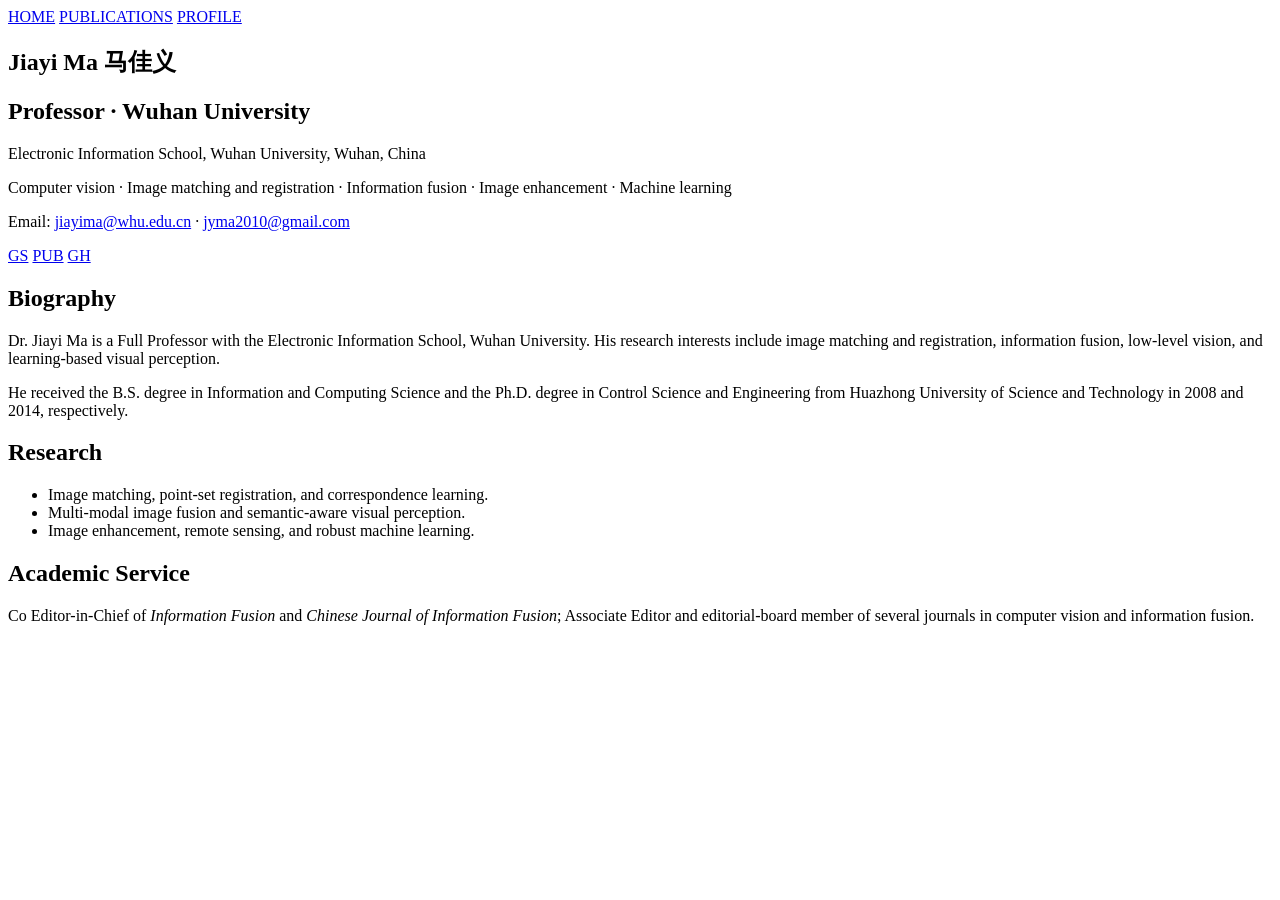
==== index.htm @ bb0db443 "Create Jiayi Ma academic homepage" ====
<!doctype html>
<html lang="en">
<head>
  <meta charset="utf-8">
  <meta name="viewport" content="width=device-width, initial-scale=1">
  <meta name="description" content="Jiayi Ma, Professor at Wuhan University. Research in computer vision, image matching, and information fusion.">
  <title>Jiayi Ma | Professor at Wuhan University</title>
  <link rel="stylesheet" href="res/mystyle.css">
</head>
<body>
  <nav class="topnav" aria-label="Main navigation">
    <div class="container">
      <a class="active" href="index.htm" aria-current="page">HOME</a>
      <a href="pubs.htm">PUBLICATIONS</a>
      <a href="https://sites.google.com/site/jiayima2013/jiayi-ma-%E9%A9%AC%E4%BD%B3%E4%B9%89-professor" target="_blank" rel="noreferrer">PROFILE</a>
    </div>
  </nav>
  <main class="container jiayi-home">
    <section class="profile-section">
      <div class="profile-content">
        <div class="profile-text">
          <h1>Jiayi Ma <span lang="zh">马佳义</span></h1>
          <h2>Professor · Wuhan University</h2>
          <p class="affiliation">Electronic Information School, Wuhan University, Wuhan, China</p>
          <p class="research-interests">Computer vision · Image matching and registration · Information fusion · Image enhancement · Machine learning</p>
          <p class="contact">Email: <a href="mailto:jiayima@whu.edu.cn">jiayima@whu.edu.cn</a> · <a href="mailto:jyma2010@gmail.com">jyma2010@gmail.com</a></p>
          <p class="contact-icons">
            <a href="https://scholar.google.com/citations?user=73trMQkAAAAJ&amp;hl=en" target="_blank" rel="noreferrer" title="Google Scholar">GS</a>
            <a href="pubs.htm" title="Publications">PUB</a>
            <a href="https://github.com/jiayi-ma" target="_blank" rel="noreferrer" title="GitHub">GH</a>
          </p>
        </div>
      </div>
    </section>
    <section>
      <h2>Biography</h2>
      <p>Dr. Jiayi Ma is a Full Professor with the Electronic Information School, Wuhan University. His research interests include image matching and registration, information fusion, low-level vision, and learning-based visual perception.</p>
      <p>He received the B.S. degree in Information and Computing Science and the Ph.D. degree in Control Science and Engineering from Huazhong University of Science and Technology in 2008 and 2014, respectively.</p>
    </section>
    <section>
      <h2>Research</h2>
      <ul>
        <li>Image matching, point-set registration, and correspondence learning.</li>
        <li>Multi-modal image fusion and semantic-aware visual perception.</li>
        <li>Image enhancement, remote sensing, and robust machine learning.</li>
      </ul>
    </section>
    <section>
      <h2>Academic Service</h2>
      <p>Co Editor-in-Chief of <em>Information Fusion</em> and <em>Chinese Journal of Information Fusion</em>; Associate Editor and editorial-board member of several journals in computer vision and information fusion.</p>
    </section>
  </main>
</body>
</html>
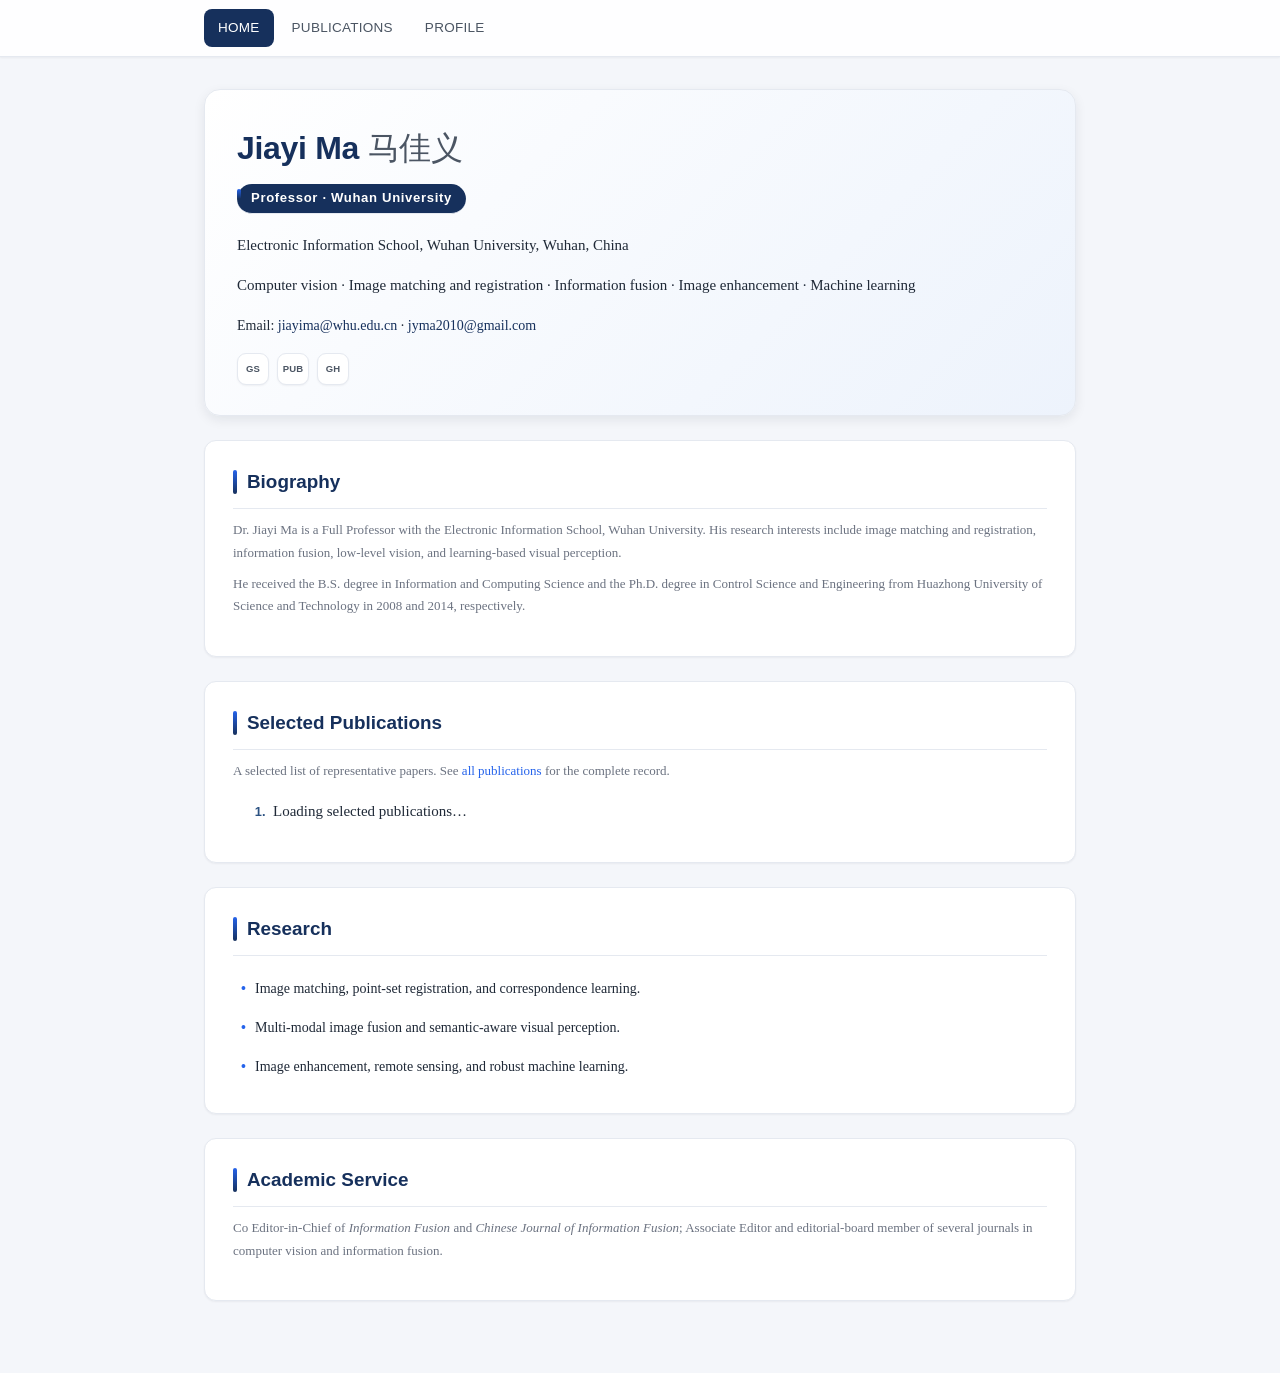
==== commit c660916d: "Show selected publications on homepage" ====
--- a/index.htm
+++ b/index.htm
@@ -6,6 +6,7 @@
   <meta name="description" content="Jiayi Ma, Professor at Wuhan University. Research in computer vision, image matching, and information fusion.">
   <title>Jiayi Ma | Professor at Wuhan University</title>
   <link rel="stylesheet" href="res/mystyle.css">
+  <script src="res/selected-publications.js" defer></script>
 </head>
 <body>
   <nav class="topnav" aria-label="Main navigation">
@@ -37,6 +38,11 @@
       <p>Dr. Jiayi Ma is a Full Professor with the Electronic Information School, Wuhan University. His research interests include image matching and registration, information fusion, low-level vision, and learning-based visual perception.</p>
       <p>He received the B.S. degree in Information and Computing Science and the Ph.D. degree in Control Science and Engineering from Huazhong University of Science and Technology in 2008 and 2014, respectively.</p>
     </section>
+    <section class="selected-publications" aria-labelledby="selected-publications-heading">
+      <h2 id="selected-publications-heading">Selected Publications</h2>
+      <p class="profile-note">A selected list of representative papers. See <a href="pubs.htm">all publications</a> for the complete record.</p>
+      <ol id="selected-publications-list" aria-live="polite"><li>Loading selected publications…</li></ol>
+    </section>
     <section>
       <h2>Research</h2>
       <ul>
--- a/res/mystyle.css
+++ b/res/mystyle.css
@@ -0,0 +1,1302 @@
+/* ===== CSS Reset & Base ===== */
+*, *::before, *::after {
+    box-sizing: border-box;
+    margin: 0;
+    padding: 0;
+}
+
+:root {
+    --primary: #16305c;
+    --primary-light: #2c5282;
+    --accent: #2563eb;
+    --accent-soft: rgba(37, 99, 235, 0.07);
+    --amber: #b45309;
+    --amber-soft: rgba(217, 119, 6, 0.09);
+    --text: #1f2937;
+    --text-light: #4b5563;
+    --muted: #6b7280;
+    --bg: #f4f6fa;
+    --white: #ffffff;
+    --border: #e5e9f0;
+    --shadow-sm: 0 1px 2px rgba(16, 24, 40, 0.05);
+    --shadow: 0 1px 3px rgba(16, 24, 40, 0.08);
+    --shadow-md: 0 4px 12px rgba(16, 24, 40, 0.08);
+    --shadow-lg: 0 8px 24px rgba(16, 24, 40, 0.12);
+    --radius: 12px;
+    --nav-h: 56px;
+    --font-serif: Georgia, Cambria, "Times New Roman", "Songti SC", "STSong", "SimSun", serif;
+    --font-sans: -apple-system, BlinkMacSystemFont, "Segoe UI", Roboto, "Helvetica Neue", "PingFang SC", "Hiragino Sans GB", "Microsoft YaHei", sans-serif;
+}
+
+html {
+    scroll-behavior: smooth;
+}
+
+@media (prefers-reduced-motion: reduce) {
+    html {
+        scroll-behavior: auto;
+    }
+
+    main section.reveal {
+        opacity: 1;
+        transform: none;
+        transition: none;
+    }
+}
+
+body {
+    font-family: var(--font-serif);
+    font-size: 15px;
+    line-height: 1.75;
+    color: var(--text);
+    background: var(--bg);
+    -webkit-font-smoothing: antialiased;
+    transition: background-color 0.25s ease, color 0.25s ease;
+}
+
+::selection {
+    background: rgba(37, 99, 235, 0.18);
+}
+
+:focus-visible {
+    outline: 2px solid var(--accent);
+    outline-offset: 2px;
+    border-radius: 4px;
+}
+
+/* ===== Layout ===== */
+.container {
+    max-width: 920px;
+    margin: 0 auto;
+    padding: 0 24px;
+}
+
+/* ===== Navigation ===== */
+.topnav {
+    background: rgba(255, 255, 255, 0.88);
+    -webkit-backdrop-filter: blur(10px) saturate(1.5);
+    backdrop-filter: blur(10px) saturate(1.5);
+    border-bottom: 1px solid var(--border);
+    box-shadow: var(--shadow-sm);
+    position: sticky;
+    top: 0;
+    z-index: 100;
+}
+
+.topnav .container {
+    display: flex;
+    align-items: center;
+    gap: 4px;
+    min-height: var(--nav-h);
+    padding: 0 24px;
+    max-width: 920px;
+}
+
+.topnav a {
+    color: var(--text-light);
+    padding: 7px 14px;
+    border-radius: 8px;
+    border-bottom: none;
+    font-family: var(--font-sans);
+    font-size: 13.5px;
+    font-weight: 500;
+    letter-spacing: 0.02em;
+    transition: color 0.2s, background 0.2s;
+}
+
+.topnav a:hover {
+    color: var(--primary);
+    background: rgba(22, 48, 92, 0.07);
+    border-bottom: none;
+}
+
+.topnav a.active {
+    color: var(--white);
+    background: var(--primary);
+}
+
+.topnav a.lang {
+    margin-left: auto;
+    border: 1px solid var(--border);
+    padding: 4px 12px;
+    border-radius: 999px;
+    font-size: 12.5px;
+    color: var(--muted);
+}
+
+.topnav a.lang:hover {
+    color: var(--primary);
+    border-color: var(--primary);
+    background: var(--white);
+}
+
+/* ===== Profile Section ===== */
+.profile-section {
+    margin-top: 24px;
+    background: linear-gradient(135deg, #ffffff 0%, #edf3fc 100%);
+    border: 1px solid var(--border);
+    border-radius: 16px;
+    padding: 30px 32px;
+    box-shadow: var(--shadow-md);
+}
+
+.profile-content {
+    display: flex;
+    gap: 32px;
+    align-items: flex-start;
+}
+
+.profile-text {
+    flex: 1;
+    min-width: 0;
+}
+
+.profile-text h1 {
+    font-size: 2rem;
+    font-weight: 700;
+    letter-spacing: -0.01em;
+    color: var(--primary);
+    margin: 0 0 8px 0;
+    font-family: var(--font-sans);
+}
+
+.profile-text h2 {
+    display: inline-block;
+    font-family: var(--font-sans);
+    font-size: 0.82rem;
+    font-weight: 600;
+    letter-spacing: 0.05em;
+    color: var(--white);
+    background: var(--primary);
+    padding: 3px 14px;
+    border-radius: 999px;
+    margin: 0 0 18px 0;
+}
+
+.affiliation, .contact, .research-interests {
+    margin-bottom: 14px;
+}
+
+.affiliation p, .contact p {
+    margin: 0 0 3px 0;
+    font-size: 14px;
+    color: var(--text-light);
+    overflow-wrap: anywhere;
+}
+
+.research-interests p {
+    margin: 0;
+    font-size: 14px;
+    background: var(--accent-soft);
+    border-left: 3px solid var(--accent);
+    border-radius: 0 8px 8px 0;
+    padding: 10px 14px;
+}
+
+/* Google Scholar stats in the profile section */
+.scholar-stats {
+    display: flex;
+    flex-wrap: wrap;
+    align-items: center;
+    gap: 8px;
+    margin-bottom: 14px;
+    font-family: var(--font-sans);
+    font-size: 13px;
+}
+
+.scholar-stats .scholar-link {
+    font-weight: 600;
+    color: var(--primary);
+    margin-right: 2px;
+}
+
+.scholar-stat {
+    color: var(--text-light);
+    background: var(--amber-soft);
+    border: 1px solid rgba(217, 119, 6, 0.28);
+    border-radius: 999px;
+    padding: 1px 11px;
+    white-space: nowrap;
+}
+
+.scholar-stat strong {
+    color: var(--amber);
+}
+
+/* Icon buttons row in the profile contact block */
+.contact-icons {
+    display: flex;
+    flex-wrap: wrap;
+    gap: 8px;
+    margin-top: 10px !important;
+}
+
+.contact-icons a {
+    width: 32px;
+    height: 32px;
+    display: inline-flex;
+    align-items: center;
+    justify-content: center;
+    border: 1px solid var(--border);
+    border-radius: 9px;
+    color: var(--text-light);
+    background: var(--white);
+    font-family: var(--font-sans);
+    font-size: 9.5px;
+    font-weight: 700;
+    letter-spacing: 0.02em;
+    box-shadow: var(--shadow-sm);
+    transition: color 0.2s, border-color 0.2s, transform 0.2s, box-shadow 0.2s;
+}
+
+.contact-icons a:hover {
+    color: var(--primary);
+    border-color: var(--primary);
+    transform: translateY(-1px);
+    box-shadow: var(--shadow);
+}
+
+.contact-icons svg {
+    width: 16px;
+    height: 16px;
+    fill: none;
+    stroke: currentColor;
+    stroke-width: 1.8;
+    stroke-linecap: round;
+    stroke-linejoin: round;
+}
+
+.contact-icons svg.fill {
+    fill: currentColor;
+    stroke: none;
+}
+
+/* Profile link chips at the top of the publications page */
+.profile-links {
+    display: flex;
+    flex-wrap: wrap;
+    gap: 8px;
+    margin-bottom: 12px !important;
+}
+
+.profile-links a {
+    display: inline-flex;
+    align-items: center;
+    gap: 6px;
+    padding: 4px 12px;
+    border: 1px solid var(--border);
+    border-radius: 999px;
+    background: var(--white);
+    font-family: var(--font-sans);
+    font-size: 12.5px;
+    font-weight: 600;
+    color: var(--text-light);
+    transition: color 0.2s, border-color 0.2s, transform 0.2s, box-shadow 0.2s;
+}
+
+.profile-links a:hover {
+    color: var(--primary);
+    border-color: var(--primary);
+    transform: translateY(-1px);
+    box-shadow: var(--shadow-sm);
+}
+
+.profile-links svg {
+    width: 14px;
+    height: 14px;
+    fill: none;
+    stroke: currentColor;
+    stroke-width: 1.8;
+    stroke-linecap: round;
+    stroke-linejoin: round;
+}
+
+.profile-links svg.fill {
+    fill: currentColor;
+    stroke: none;
+}
+
+.profile-note {
+    color: var(--muted);
+    font-size: 13px;
+}
+
+/* footnote legend under the profile chips on the publications page */
+.legend {
+    display: flex;
+    flex-wrap: wrap;
+    gap: 6px 20px;
+    margin: 0;
+    font-family: var(--font-sans);
+    font-size: 12.5px;
+    color: var(--muted);
+}
+
+.legend span {
+    display: inline-flex;
+    align-items: center;
+    gap: 5px;
+}
+
+.legend sup {
+    display: inline-flex;
+    align-items: center;
+    justify-content: center;
+    width: 16px;
+    height: 16px;
+    font-size: 10.5px;
+    font-weight: 700;
+    border-radius: 5px;
+    color: var(--primary);
+    background: var(--accent-soft);
+}
+
+/* matching tint for the in-text author markers */
+ol sup {
+    color: var(--primary);
+    font-weight: 600;
+}
+
+/* Yearly-citations bar chart (added by site.js from res/scholar.json) */
+.gs-graph {
+    display: inline-flex;
+    align-items: flex-end;
+}
+
+.gs-graph rect {
+    fill: var(--accent);
+    opacity: 0.75;
+}
+
+.gs-graph rect:last-of-type {
+    fill: var(--amber);
+    opacity: 1;
+}
+
+/* Venue tags on the influential-papers list (added by site.js) */
+.venue-tag {
+    font-family: var(--font-sans);
+    font-size: 0.72em;
+    font-weight: 700;
+    letter-spacing: 0.02em;
+    white-space: nowrap;
+    border-radius: 5px;
+    padding: 0 6px;
+    margin: 0 -1px;
+    color: var(--vc, #475569);
+    background: rgba(100, 116, 139, 0.10);
+    background: color-mix(in srgb, var(--vc, #475569) 12%, transparent);
+}
+
+.v-cvpr { --vc: #2563eb; }
+.v-iccv { --vc: #0d9488; }
+.v-eccv { --vc: #7c3aed; }
+.v-neurips { --vc: #16a34a; }
+.v-icml { --vc: #ea580c; }
+.v-iclr { --vc: #db2777; }
+.v-aaai { --vc: #dc2626; }
+.v-journal { --vc: #475569; }
+
+/* top journals (Nature/Cell portfolio, TPAMI, IJCV): gold with a hairline ring */
+.v-top {
+    --vc: #b45309;
+    box-shadow: inset 0 0 0 1px rgba(180, 83, 9, 0.35);
+    box-shadow: inset 0 0 0 1px color-mix(in srgb, var(--vc) 35%, transparent);
+}
+
+/* Reveal-on-scroll animation (class added by site.js) */
+main section.reveal {
+    opacity: 0;
+    transform: translateY(14px);
+    transition: opacity 0.55s ease, transform 0.55s ease;
+}
+
+main section.reveal.in {
+    opacity: 1;
+    transform: none;
+}
+
+.profile-image {
+    flex-shrink: 0;
+}
+
+.profile-image img {
+    width: 150px;
+    height: 150px;
+    object-fit: cover;
+    border-radius: 16px;
+    border: 4px solid var(--white);
+    box-shadow: var(--shadow-lg);
+}
+
+/* ===== Main Content ===== */
+main.container {
+    padding-top: 8px;
+    padding-bottom: 48px;
+}
+
+section {
+    margin-bottom: 24px;
+}
+
+main section:not(.profile-section) {
+    background: var(--white);
+    border: 1px solid var(--border);
+    border-radius: var(--radius);
+    box-shadow: var(--shadow-sm);
+    padding: 24px 28px;
+}
+
+section h2 {
+    position: relative;
+    font-size: 1.18rem;
+    font-weight: 600;
+    color: var(--primary);
+    margin: 0 0 16px 0;
+    padding: 0 0 10px 14px;
+    border-bottom: 1px solid var(--border);
+    font-family: var(--font-sans);
+}
+
+section h2::before {
+    content: "";
+    position: absolute;
+    left: 0;
+    top: 5px;
+    bottom: 14px;
+    width: 4px;
+    border-radius: 2px;
+    background: linear-gradient(180deg, var(--accent), var(--primary));
+}
+
+section h2 strong {
+    font-weight: 600;
+}
+
+section > p {
+    margin: -6px 0 14px;
+    font-size: 13px;
+    color: var(--muted);
+}
+
+/* ===== Lists ===== */
+ul {
+    list-style: none;
+    padding: 0;
+    margin: 0;
+}
+
+ul li {
+    position: relative;
+    padding: 5px 10px 5px 22px;
+    margin-bottom: 6px;
+    border-radius: 8px;
+    font-size: 14px;
+    line-height: 1.65;
+    transition: background 0.15s;
+}
+
+ul li:hover {
+    background: var(--accent-soft);
+}
+
+ul li::before {
+    content: "•";
+    position: absolute;
+    left: 8px;
+    color: var(--accent);
+    font-weight: 700;
+}
+
+ul li p {
+    margin: 0;
+    display: inline;
+}
+
+ul li p + p {
+    display: block;
+    margin-top: 4px;
+}
+
+/* Ordered lists (publications page) */
+ol {
+    list-style: decimal;
+    padding-left: 2.4em;
+    margin: 0;
+}
+
+ol li {
+    margin-bottom: 12px;
+    padding: 2px 6px 2px 4px;
+    border-radius: 6px;
+    line-height: 1.65;
+    overflow-wrap: break-word;
+    transition: background-color 0.15s;
+}
+
+ol li:hover {
+    background: var(--accent-soft);
+}
+
+ol li::marker {
+    color: var(--primary-light);
+    font-family: var(--font-sans);
+    font-size: 0.85em;
+    font-weight: 600;
+}
+
+ol li p {
+    margin: 0;
+}
+
+/* Year headings inside the publication list */
+ol > p {
+    margin: 30px 0 14px;
+    padding-bottom: 6px;
+    border-bottom: 1px solid var(--border);
+    font-family: var(--font-sans);
+    font-size: 0.95rem;
+    font-weight: 700;
+    letter-spacing: 0.03em;
+    color: var(--primary);
+}
+
+ol > p:first-of-type {
+    margin-top: 16px;
+}
+
+/* Anchor offset so sticky bars don't cover jump targets */
+ol > p[id^="year-"] {
+    scroll-margin-top: calc(var(--nav-h) + 72px);
+}
+
+/* ===== Citation badge & resource chips (added by site.js) ===== */
+a.cite-badge,
+a.star-badge {
+    display: inline-block;
+    font-family: var(--font-sans);
+    font-size: 0.78em;
+    font-weight: 600;
+    line-height: 1.5;
+    color: var(--amber);
+    background: var(--amber-soft);
+    border: 1px solid rgba(217, 119, 6, 0.28);
+    border-radius: 999px;
+    padding: 0 9px;
+    white-space: nowrap;
+    transition: color 0.2s, background 0.2s;
+}
+
+a.star-badge::before {
+    content: "★ ";
+}
+
+a.cite-badge::before {
+    content: "❝ ";
+}
+
+a.cite-badge strong,
+a.star-badge strong {
+    font-weight: 700;
+}
+
+a.cite-badge:hover,
+a.star-badge:hover {
+    color: var(--white);
+    background: var(--amber);
+    border-color: var(--amber);
+}
+
+/* GitHub star count inside a code chip (added by site.js):
+   turns the chip into a GitHub-style "code | ★ N" button */
+a.res-chip .chip-stars {
+    margin-left: 6px;
+    padding-left: 7px;
+    border-left: 1px solid rgba(37, 99, 235, 0.25);
+    color: var(--amber);
+    transition: color 0.2s, border-color 0.2s;
+}
+
+a.res-chip:hover .chip-stars {
+    color: var(--white);
+    border-left-color: rgba(255, 255, 255, 0.45);
+}
+
+a.res-chip {
+    display: inline-block;
+    font-family: var(--font-sans);
+    font-size: 0.78em;
+    font-weight: 600;
+    line-height: 1.55;
+    color: var(--accent);
+    background: var(--accent-soft);
+    border: 1px solid rgba(37, 99, 235, 0.22);
+    border-radius: 6px;
+    padding: 0 7px;
+    margin: 0 0 0 1px;
+    white-space: nowrap;
+    transition: color 0.2s, background 0.2s;
+}
+
+a.res-chip:hover {
+    color: var(--white);
+    background: var(--accent);
+    border-color: var(--accent);
+}
+
+/* ===== Paper search box (added by site.js) ===== */
+.pubs-search {
+    position: relative;
+    display: flex;
+    align-items: center;
+    gap: 10px;
+    margin: 14px 0 4px;
+}
+
+.pubs-search svg {
+    position: absolute;
+    left: 11px;
+    width: 15px;
+    height: 15px;
+    fill: none;
+    stroke: var(--muted);
+    stroke-width: 2;
+    stroke-linecap: round;
+    pointer-events: none;
+}
+
+.pubs-search input {
+    flex: 1;
+    max-width: 420px;
+    font-family: var(--font-sans);
+    font-size: 0.9rem;
+    color: var(--text);
+    background: var(--white);
+    border: 1px solid var(--border);
+    border-radius: 8px;
+    padding: 7px 12px 7px 34px;
+    outline: none;
+    transition: border-color 0.2s, box-shadow 0.2s;
+}
+
+.pubs-search input:focus {
+    border-color: var(--accent);
+    box-shadow: 0 0 0 3px var(--accent-soft);
+}
+
+.pubs-search input::placeholder {
+    color: var(--muted);
+}
+
+.pubs-search-count {
+    font-family: var(--font-sans);
+    font-size: 0.8rem;
+    color: var(--muted);
+    white-space: nowrap;
+}
+
+.pubs-no-results {
+    font-size: 0.9rem;
+    color: var(--muted);
+    margin: 18px 0;
+}
+
+/* matched keywords while filtering the publication list */
+ol li mark {
+    background: var(--amber-soft);
+    color: var(--amber);
+    border-radius: 3px;
+    padding: 0 1px;
+}
+
+/* ===== Year quick navigation (added by site.js) ===== */
+.year-nav {
+    position: sticky;
+    top: calc(var(--nav-h) + 10px);
+    z-index: 50;
+    display: flex;
+    flex-wrap: wrap;
+    gap: 6px;
+    padding: 10px 12px;
+    margin: 6px 0 22px;
+    background: rgba(255, 255, 255, 0.94);
+    -webkit-backdrop-filter: blur(8px);
+    backdrop-filter: blur(8px);
+    border: 1px solid var(--border);
+    border-radius: 10px;
+    box-shadow: var(--shadow-sm);
+}
+
+.year-nav a {
+    font-family: var(--font-sans);
+    font-size: 12px;
+    font-weight: 600;
+    color: var(--text-light);
+    background: var(--bg);
+    border: 1px solid var(--border);
+    border-radius: 999px;
+    padding: 2px 11px;
+    transition: color 0.2s, background 0.2s, border-color 0.2s;
+}
+
+.year-nav a:hover {
+    color: var(--white);
+    background: var(--primary);
+    border-color: var(--primary);
+}
+
+/* scrollspy: the year currently in view (class added by site.js) */
+.year-nav a.active {
+    color: var(--white);
+    background: var(--primary);
+    border-color: var(--primary);
+}
+
+/* ===== Links ===== */
+a {
+    color: var(--accent);
+    text-decoration: none;
+    border-bottom: 1px solid transparent;
+    transition: border-color 0.2s, color 0.2s;
+}
+
+a:hover {
+    color: var(--primary);
+    border-bottom-color: var(--primary);
+}
+
+/* Author-mark superscripts (# student, * corresponding) */
+li sup {
+    color: var(--accent);
+    font-weight: 700;
+}
+
+/* ===== Text Widget (pubs.htm / group pages) ===== */
+.sys_txt {
+    background: var(--white);
+    border: 1px solid var(--border);
+    border-radius: 16px;
+    padding: 32px 36px;
+    box-shadow: var(--shadow);
+    margin-top: 24px;
+    margin-bottom: 40px;
+}
+
+.sys_txt > img {
+    float: left;
+    width: 110px;
+    height: 110px;
+    object-fit: cover;
+    border-radius: 8px;
+    margin: 0 24px 16px 0;
+    box-shadow: var(--shadow-lg);
+}
+
+.sys_txt::after {
+    content: "";
+    display: table;
+    clear: both;
+}
+
+.sys_txt p {
+    margin: 0 0 12px 0;
+    text-align: justify;
+    text-justify: inter-word;
+}
+
+.sys_txt p:last-child {
+    margin-bottom: 0;
+}
+
+/* Section titles inside the text widget ("Major Journal & Conference Papers" etc.) */
+.sys_txt > p > b,
+.sys_txt > div > p > b {
+    display: inline-block;
+    font-family: var(--font-sans);
+    font-size: 1.12rem;
+    color: var(--primary);
+}
+
+.sys_txt > p:has(> b) {
+    margin-top: 30px;
+    padding-bottom: 8px;
+    border-bottom: 1px solid var(--border);
+}
+
+.sys_txt > p:first-child:has(> b) {
+    margin-top: 0;
+}
+
+.sys_txt b {
+    color: var(--primary);
+    font-weight: 600;
+}
+
+/* Group-page subsection headings ("Faculty Members" etc.) */
+.sys_txt h2 {
+    position: relative;
+    font-family: var(--font-sans);
+    font-size: 1.18rem;
+    font-weight: 600;
+    color: var(--primary);
+    margin: 34px 0 18px;
+    padding: 0 0 10px 14px;
+    border-bottom: 1px solid var(--border);
+}
+
+.sys_txt h2::before {
+    content: "";
+    position: absolute;
+    left: 0;
+    top: 5px;
+    bottom: 14px;
+    width: 4px;
+    border-radius: 2px;
+    background: linear-gradient(180deg, var(--accent), var(--primary));
+}
+
+.sys_txt h2:first-child {
+    margin-top: 0;
+}
+
+/* ===== Member Cards (group pages) ===== */
+.members-section {
+    margin: 8px 0 26px;
+    display: flex;
+    justify-content: center;
+}
+
+.members-grid {
+    display: flex;
+    flex-wrap: wrap;
+    gap: 18px;
+    justify-content: center;
+    max-width: 100%;
+}
+
+.member-card {
+    background: var(--white);
+    border: 1px solid var(--border);
+    border-radius: var(--radius);
+    box-shadow: var(--shadow-sm);
+    width: 240px;
+    padding: 22px 16px 18px;
+    display: flex;
+    flex-direction: column;
+    align-items: center;
+    overflow: hidden;
+    transition: transform 0.18s ease, box-shadow 0.18s ease;
+}
+
+.member-card:hover {
+    transform: translateY(-3px);
+    box-shadow: var(--shadow-md);
+}
+
+.member-photo {
+    width: 96px;
+    height: 96px;
+    border-radius: 50%;
+    margin-bottom: 12px;
+    object-fit: cover;
+    background: #f0f0f0;
+    box-shadow: 0 0 0 3px var(--white), 0 0 0 4px var(--border);
+    user-select: none;
+    transition: transform 0.25s ease;
+}
+
+.member-card:hover .member-photo {
+    transform: scale(1.06);
+}
+
+.member-name {
+    font-family: var(--font-sans);
+    font-size: 0.98rem;
+    font-weight: 600;
+    color: var(--text);
+    text-align: center;
+    margin-bottom: 6px;
+    word-wrap: break-word;
+    overflow-wrap: break-word;
+    max-width: 100%;
+}
+
+.member-desc {
+    font-family: var(--font-sans);
+    font-size: 0.82rem;
+    color: var(--text-light);
+    text-align: center;
+    line-height: 1.55;
+    word-wrap: break-word;
+    overflow-wrap: break-word;
+    max-width: 100%;
+}
+
+.member-link {
+    margin-top: auto;
+    padding-top: 12px;
+}
+
+.member-link a {
+    font-family: var(--font-sans);
+    font-size: 0.82rem;
+    font-weight: 600;
+    color: var(--accent);
+    border-bottom: none;
+}
+
+.member-link a:hover {
+    color: var(--primary);
+    border-bottom: 1px solid var(--primary);
+}
+
+/* ===== Footer ===== */
+.bottombar {
+    text-align: center;
+    padding: 26px 0;
+    color: var(--muted);
+    font-family: var(--font-sans);
+    font-size: 12px;
+    letter-spacing: 0.08em;
+    border-top: 1px solid var(--border);
+    background: var(--white);
+}
+
+/* ===== Sup/Sub ===== */
+sup, sub {
+    font-size: 0.75em;
+    line-height: 0;
+}
+
+/* ===== Responsive ===== */
+@media (max-width: 720px) {
+    .container {
+        padding: 0 16px;
+    }
+
+    .profile-section {
+        padding: 24px 20px;
+    }
+
+    .profile-content {
+        flex-direction: column-reverse;
+        align-items: center;
+        text-align: center;
+        gap: 20px;
+    }
+
+    .scholar-stats {
+        justify-content: center;
+    }
+
+    .contact-icons {
+        justify-content: center;
+    }
+
+    .profile-text h1 {
+        font-size: 1.6rem;
+    }
+
+    .profile-image img {
+        width: 120px;
+        height: 120px;
+    }
+
+    main section:not(.profile-section) {
+        padding: 18px 20px;
+    }
+
+    .sys_txt {
+        padding: 22px 20px;
+    }
+
+    .sys_txt > img {
+        float: none;
+        display: block;
+        margin: 0 auto 16px;
+        width: 100px;
+        height: 100px;
+    }
+
+    ol {
+        padding-left: 2em;
+    }
+
+    .year-nav {
+        flex-wrap: nowrap;
+        overflow-x: auto;
+        -webkit-overflow-scrolling: touch;
+    }
+
+    .member-card {
+        width: calc(50% - 9px);
+        min-width: 170px;
+    }
+}
+
+@media (max-width: 480px) {
+    .topnav .container {
+        flex-wrap: wrap;
+        justify-content: center;
+        padding: 8px 16px;
+    }
+
+    .topnav a.lang {
+        margin-left: 0;
+    }
+
+    .member-card {
+        width: 100%;
+        max-width: 300px;
+    }
+}
+
+/* ===== Back-to-top button (added by site.js on long pages) ===== */
+.back-to-top {
+    position: fixed;
+    right: 22px;
+    bottom: 22px;
+    z-index: 90;
+    width: 40px;
+    height: 40px;
+    display: flex;
+    align-items: center;
+    justify-content: center;
+    border: 1px solid var(--border);
+    border-radius: 50%;
+    background: var(--white);
+    color: var(--text-light);
+    box-shadow: var(--shadow-md);
+    cursor: pointer;
+    opacity: 0;
+    visibility: hidden;
+    transform: translateY(8px);
+    transition: opacity 0.25s, transform 0.25s, visibility 0.25s,
+                color 0.2s, border-color 0.2s;
+}
+
+.back-to-top.show {
+    opacity: 1;
+    visibility: visible;
+    transform: none;
+}
+
+.back-to-top:hover {
+    color: var(--primary);
+    border-color: var(--primary);
+}
+
+.back-to-top svg {
+    width: 18px;
+    height: 18px;
+    fill: none;
+    stroke: currentColor;
+    stroke-width: 2;
+    stroke-linecap: round;
+    stroke-linejoin: round;
+}
+
+/* ===== Dark mode (data-theme attribute; default follows system, toggle overrides) ===== */
+:root[data-theme="dark"] {
+    color-scheme: dark;
+    --primary: #7ea4f0;
+    --primary-light: #9db9f5;
+    --accent: #7ea4f0;
+    --accent-soft: rgba(126, 164, 240, 0.13);
+    --amber: #e5a558;
+    --amber-soft: rgba(229, 165, 88, 0.13);
+    --text: #e5e9f0;
+    --text-light: #b4bdc9;
+    --muted: #8b95a6;
+    --bg: #0e1319;
+    --white: #171e28;
+    --border: #2a3444;
+    --shadow-sm: 0 1px 2px rgba(0, 0, 0, 0.4);
+    --shadow: 0 1px 3px rgba(0, 0, 0, 0.45);
+    --shadow-md: 0 4px 12px rgba(0, 0, 0, 0.5);
+    --shadow-lg: 0 8px 24px rgba(0, 0, 0, 0.55);
+}
+
+[data-theme="dark"] .topnav {
+    background: rgba(14, 19, 25, 0.88);
+}
+
+[data-theme="dark"] .topnav a:hover {
+    background: rgba(126, 164, 240, 0.12);
+}
+
+[data-theme="dark"] .topnav a.active {
+    color: #0e1319;
+    background: var(--primary);
+}
+
+[data-theme="dark"] .profile-section {
+    background: linear-gradient(135deg, #1b2434 0%, #141b27 100%);
+}
+
+[data-theme="dark"] .profile-text h2 {
+    color: #0e1319;
+}
+
+[data-theme="dark"] .year-nav {
+    background: rgba(23, 30, 40, 0.94);
+}
+
+[data-theme="dark"] .year-nav a:hover {
+    color: #0e1319;
+}
+
+[data-theme="dark"] .year-nav a.active {
+    color: #0e1319;
+}
+
+[data-theme="dark"] a.cite-badge,
+[data-theme="dark"] a.star-badge {
+    border-color: rgba(229, 165, 88, 0.35);
+}
+
+[data-theme="dark"] a.cite-badge:hover,
+[data-theme="dark"] a.star-badge:hover {
+    color: #0e1319;
+}
+
+[data-theme="dark"] a.res-chip {
+    border-color: rgba(126, 164, 240, 0.3);
+}
+
+[data-theme="dark"] a.res-chip .chip-stars {
+    border-left-color: rgba(126, 164, 240, 0.3);
+}
+
+[data-theme="dark"] a.res-chip:hover .chip-stars {
+    color: #0e1319;
+    border-left-color: rgba(14, 19, 25, 0.4);
+}
+
+[data-theme="dark"] a.res-chip:hover {
+    color: #0e1319;
+}
+
+[data-theme="dark"] .v-cvpr { --vc: #7ea4f0; }
+[data-theme="dark"] .v-iccv { --vc: #2dd4bf; }
+[data-theme="dark"] .v-eccv { --vc: #a78bfa; }
+[data-theme="dark"] .v-neurips { --vc: #4ade80; }
+[data-theme="dark"] .v-icml { --vc: #fb923c; }
+[data-theme="dark"] .v-iclr { --vc: #f472b6; }
+[data-theme="dark"] .v-aaai { --vc: #f87171; }
+[data-theme="dark"] .v-journal { --vc: #94a3b8; }
+
+[data-theme="dark"] .v-top {
+    --vc: #e5a558;
+    box-shadow: inset 0 0 0 1px rgba(229, 165, 88, 0.4);
+    box-shadow: inset 0 0 0 1px color-mix(in srgb, var(--vc) 40%, transparent);
+}
+
+/* ===== Theme toggle button ===== */
+.theme-toggle {
+    margin-left: 6px;
+    display: inline-flex;
+    align-items: center;
+    justify-content: center;
+    width: 30px;
+    height: 30px;
+    padding: 0;
+    border: 1px solid var(--border);
+    border-radius: 999px;
+    background: transparent;
+    color: var(--muted);
+    cursor: pointer;
+    transition: color 0.2s, border-color 0.2s, background 0.2s;
+}
+
+.theme-toggle:hover {
+    color: var(--primary);
+    border-color: var(--primary);
+    background: var(--accent-soft);
+}
+
+.theme-toggle svg {
+    width: 15px;
+    height: 15px;
+    stroke: currentColor;
+    fill: none;
+    stroke-width: 2;
+    stroke-linecap: round;
+    stroke-linejoin: round;
+}
+
+.theme-toggle .icon-sun {
+    display: none;
+}
+
+:root[data-theme="dark"] .theme-toggle .icon-sun {
+    display: block;
+}
+
+:root[data-theme="dark"] .theme-toggle .icon-moon {
+    display: none;
+}
+
+/* ===== Print ===== */
+@media print {
+    :root {
+        --primary: #16305c;
+        --primary-light: #2c5282;
+        --accent: #2563eb;
+        --amber: #b45309;
+        --text: #1f2937;
+        --text-light: #4b5563;
+        --muted: #6b7280;
+        --bg: #ffffff;
+        --white: #ffffff;
+        --border: #e5e9f0;
+    }
+
+    body {
+        background: white;
+    }
+
+    .topnav, .bottombar, .year-nav, .back-to-top, .pubs-search {
+        display: none;
+    }
+
+    .container {
+        max-width: 100%;
+        padding: 0;
+    }
+
+    .sys_txt,
+    main section:not(.profile-section),
+    .profile-section {
+        box-shadow: none;
+        border: none;
+        padding: 0;
+    }
+
+    a.cite-badge, a.star-badge, a.res-chip {
+        border: none;
+        padding: 0;
+        color: var(--accent);
+        background: none;
+    }
+}
+
+/* ===== Jiayi Ma publication data integration ===== */
+.jiayi-home { padding-top: 24px; padding-bottom: 48px; }
+.jiayi-home .profile-text h1 span { font-weight: 500; color: var(--text-light); }
+.jiayi-home .contact { margin-top: 16px; font-size: 14px; }
+.jiayi-home .contact a { color: var(--primary); }
+.jiayi-publications { padding-top: 24px; padding-bottom: 48px; }
+.jiayi-publications > section { margin-bottom: 0; }
+.pubs-search { display: flex; align-items: center; gap: 10px; margin: 0 0 12px; padding: 10px 12px; border: 1px solid var(--border); border-radius: 9px; background: var(--accent-soft); font-family: var(--font-sans); }
+.pubs-search label { flex: 0 0 auto; color: var(--text-light); font-size: 12.5px; font-weight: 600; }
+.pubs-search input { min-width: 0; width: 100%; border: 1px solid var(--border); border-radius: 6px; padding: 7px 9px; color: var(--text); background: var(--white); font: 13px var(--font-sans); }
+.publication-year { margin: 0; padding: 0; box-shadow: none; border: 0; background: transparent; }
+.publication-year h3 { display: flex; align-items: baseline; justify-content: space-between; margin: 28px 0 14px; padding-bottom: 6px; border-bottom: 1px solid var(--border); color: var(--primary); font: 700 .95rem var(--font-sans); letter-spacing: .03em; }
+.publication-year h3 span { color: var(--muted); font-size: .76rem; font-weight: 500; letter-spacing: 0; }
+.publication-year ol { padding-left: 2.4em; }
+.publication-year li { margin-bottom: 13px; padding-bottom: 11px; border-bottom: 1px solid rgba(229, 233, 240, .8); }
+.paper-actions { display: flex !important; flex-wrap: wrap; gap: 7px; margin-top: 7px !important; }
+.paper-actions .res-chip { margin: 0; }
+.paper-actions .cite-badge { border-radius: 999px; }
+@media (max-width: 600px) { .pubs-search { align-items: stretch; flex-direction: column; } .publication-year h3 { margin-top: 22px; } }
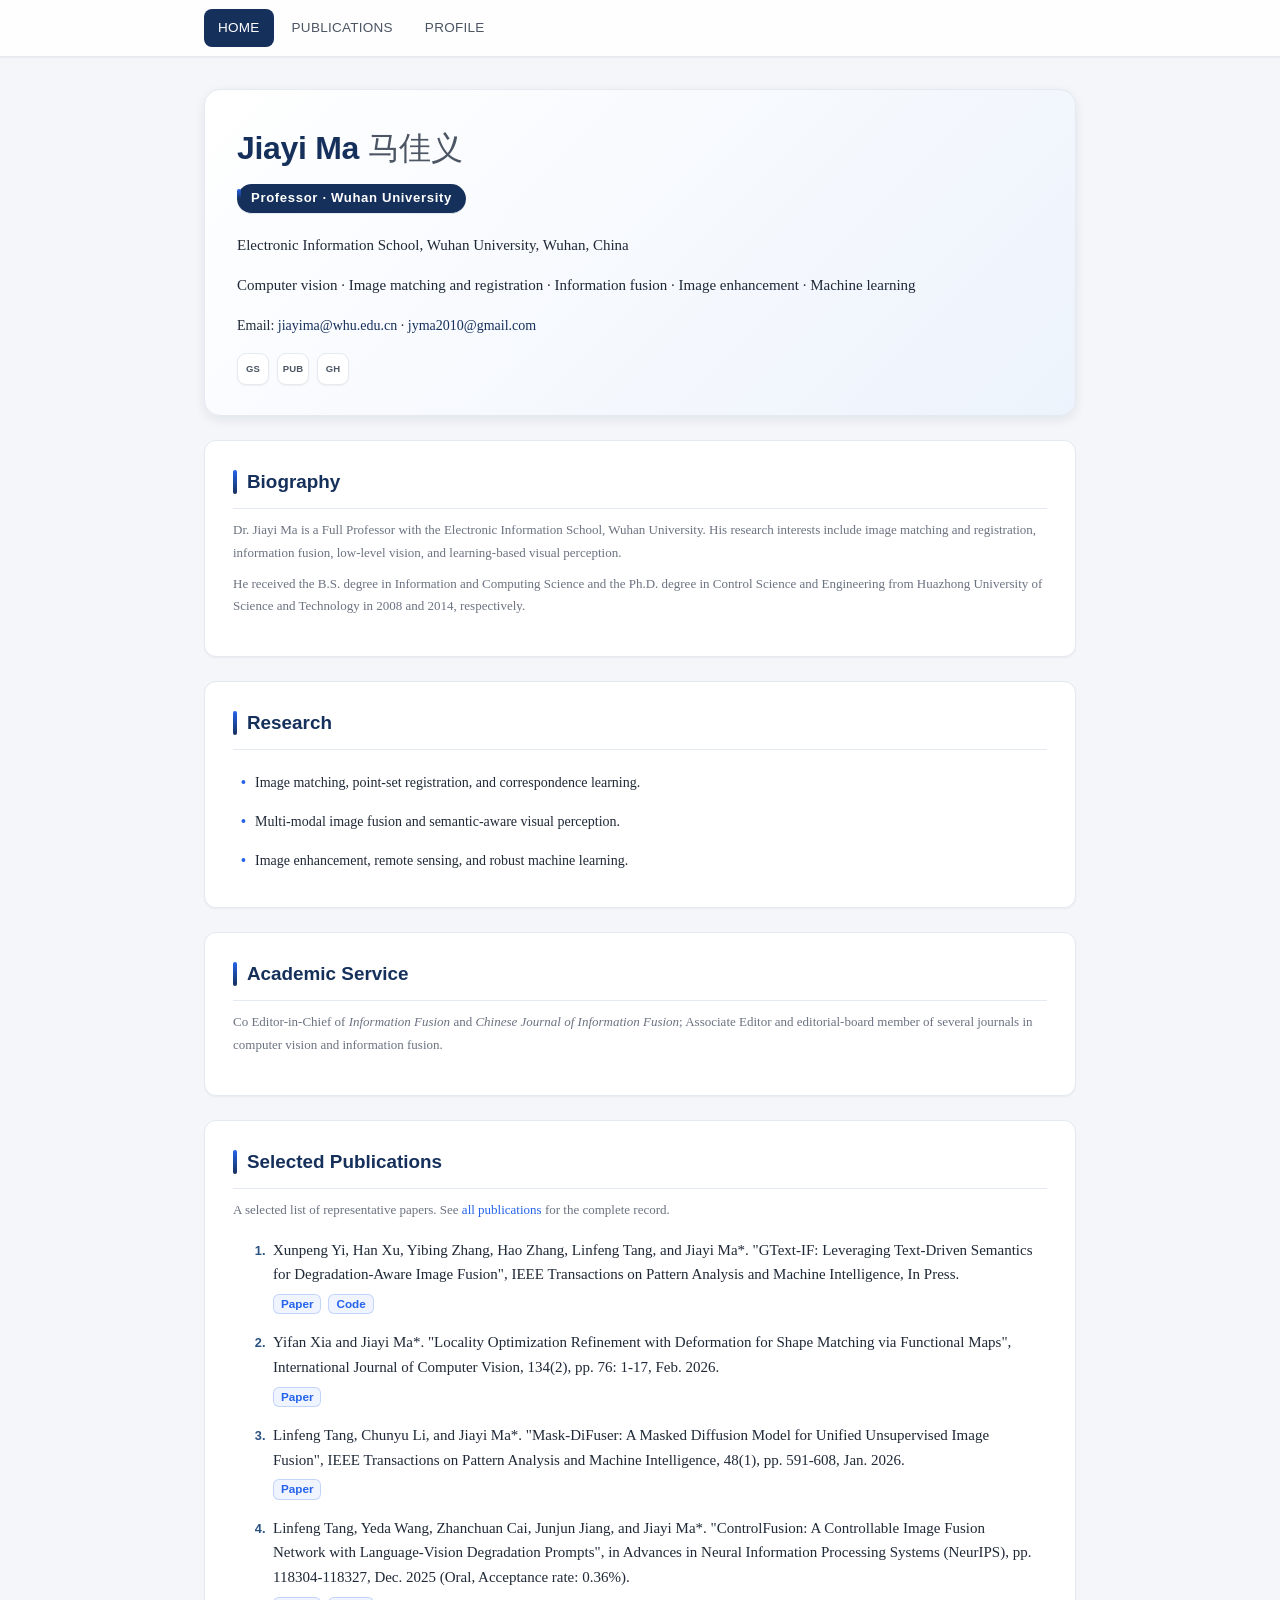
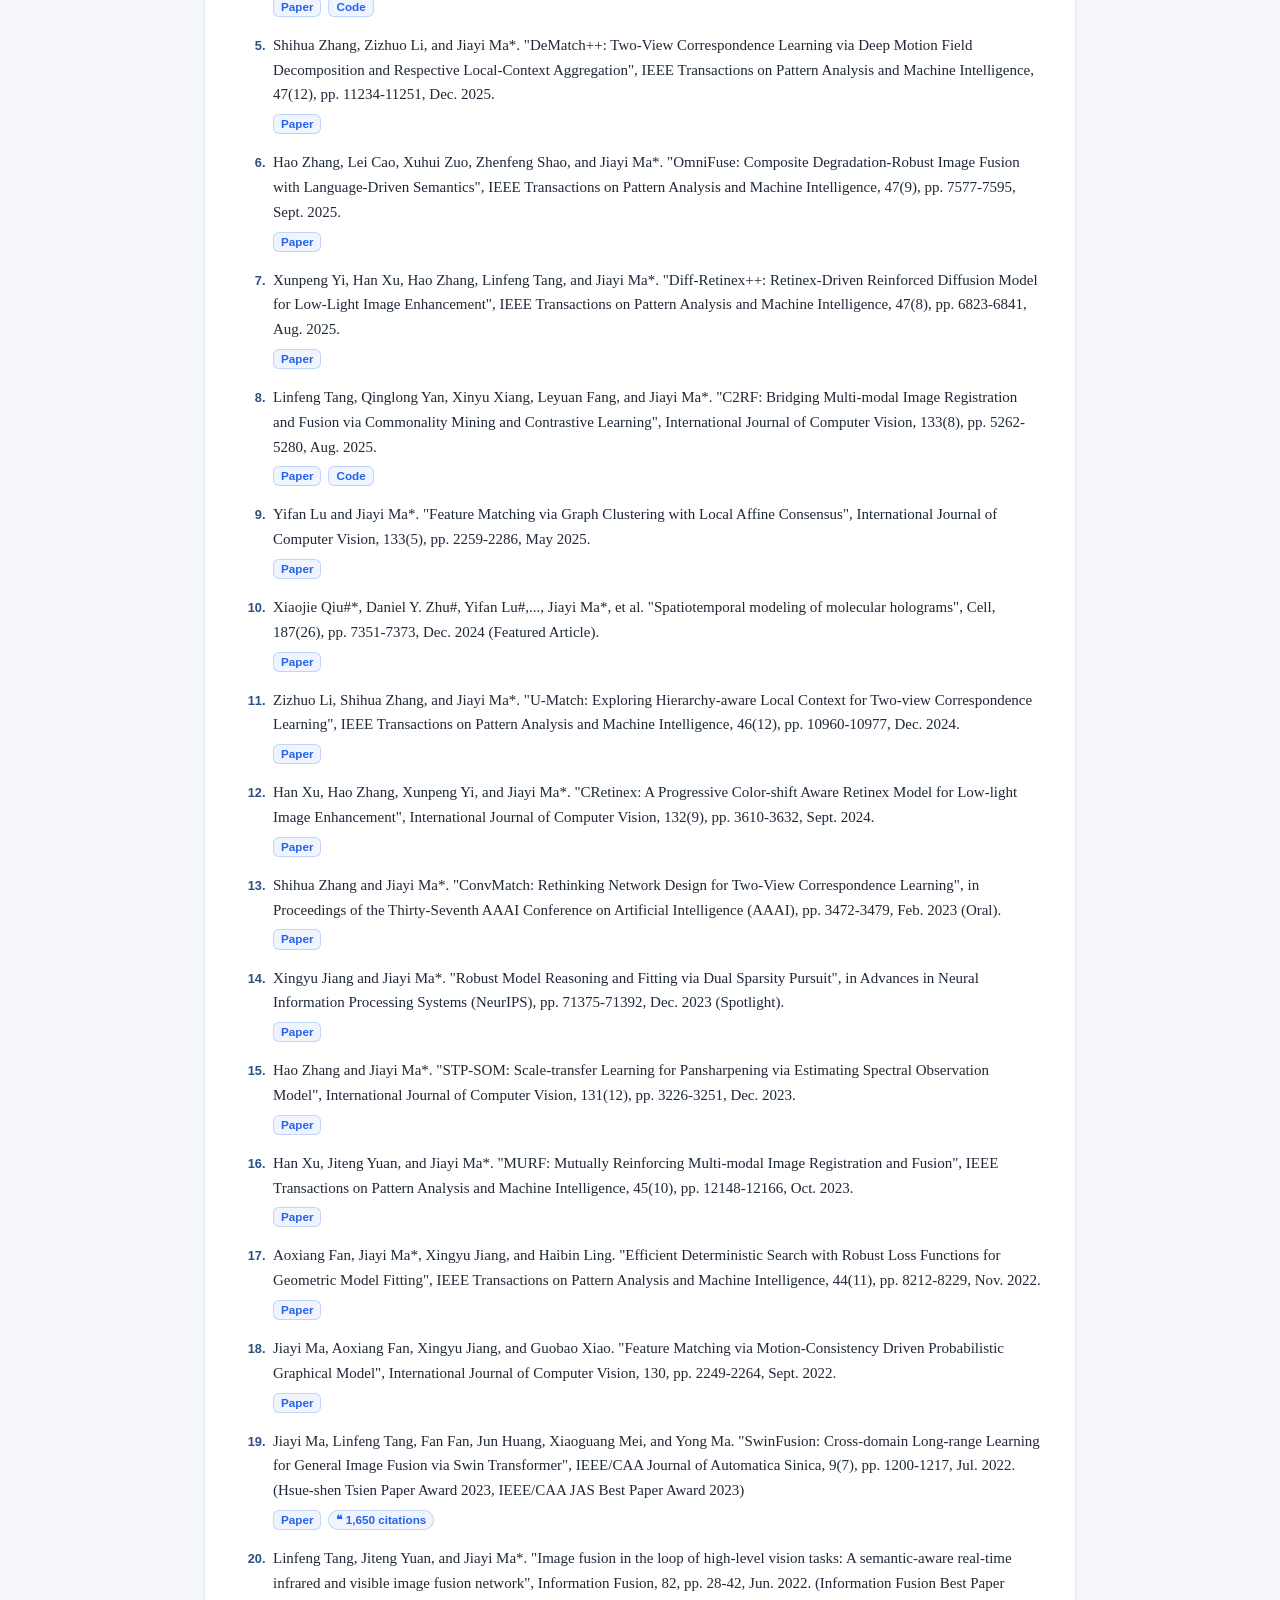
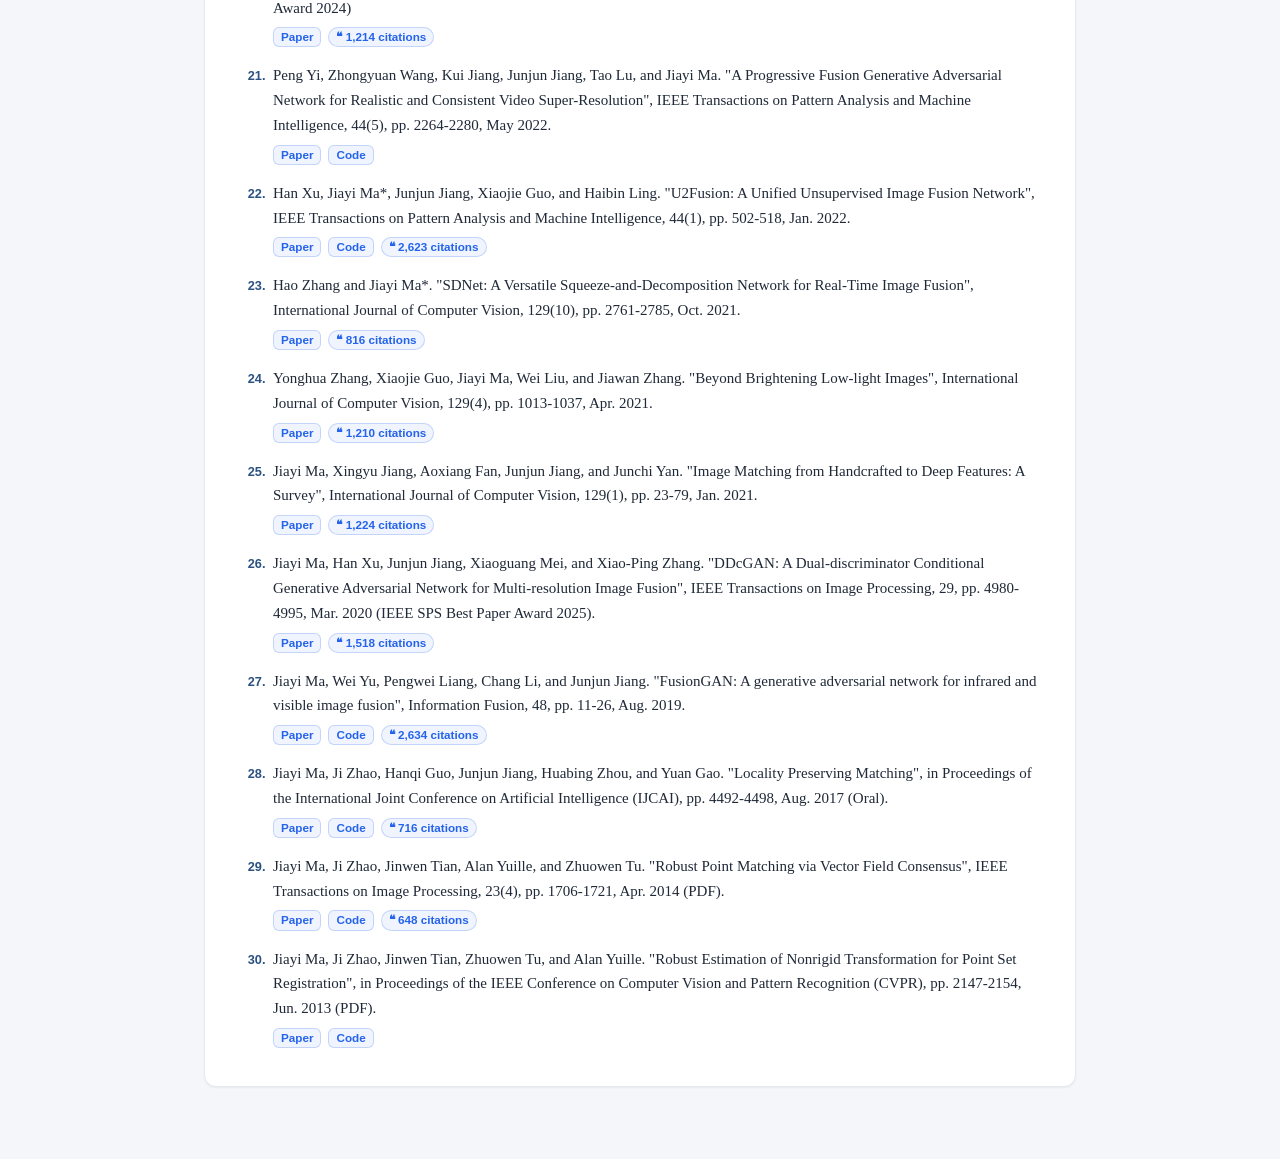
==== commit 79cde158: "Move selected publications to homepage end" ====
--- a/index.htm
+++ b/index.htm
@@ -38,11 +38,6 @@
       <p>Dr. Jiayi Ma is a Full Professor with the Electronic Information School, Wuhan University. His research interests include image matching and registration, information fusion, low-level vision, and learning-based visual perception.</p>
       <p>He received the B.S. degree in Information and Computing Science and the Ph.D. degree in Control Science and Engineering from Huazhong University of Science and Technology in 2008 and 2014, respectively.</p>
     </section>
-    <section class="selected-publications" aria-labelledby="selected-publications-heading">
-      <h2 id="selected-publications-heading">Selected Publications</h2>
-      <p class="profile-note">A selected list of representative papers. See <a href="pubs.htm">all publications</a> for the complete record.</p>
-      <ol id="selected-publications-list" aria-live="polite"><li>Loading selected publications…</li></ol>
-    </section>
     <section>
       <h2>Research</h2>
       <ul>
@@ -55,6 +50,11 @@
       <h2>Academic Service</h2>
       <p>Co Editor-in-Chief of <em>Information Fusion</em> and <em>Chinese Journal of Information Fusion</em>; Associate Editor and editorial-board member of several journals in computer vision and information fusion.</p>
     </section>
+    <section class="selected-publications" aria-labelledby="selected-publications-heading">
+      <h2 id="selected-publications-heading">Selected Publications</h2>
+      <p class="profile-note">A selected list of representative papers. See <a href="pubs.htm">all publications</a> for the complete record.</p>
+      <ol id="selected-publications-list" aria-live="polite"><li>Loading selected publications…</li></ol>
+    </section>
   </main>
 </body>
 </html>
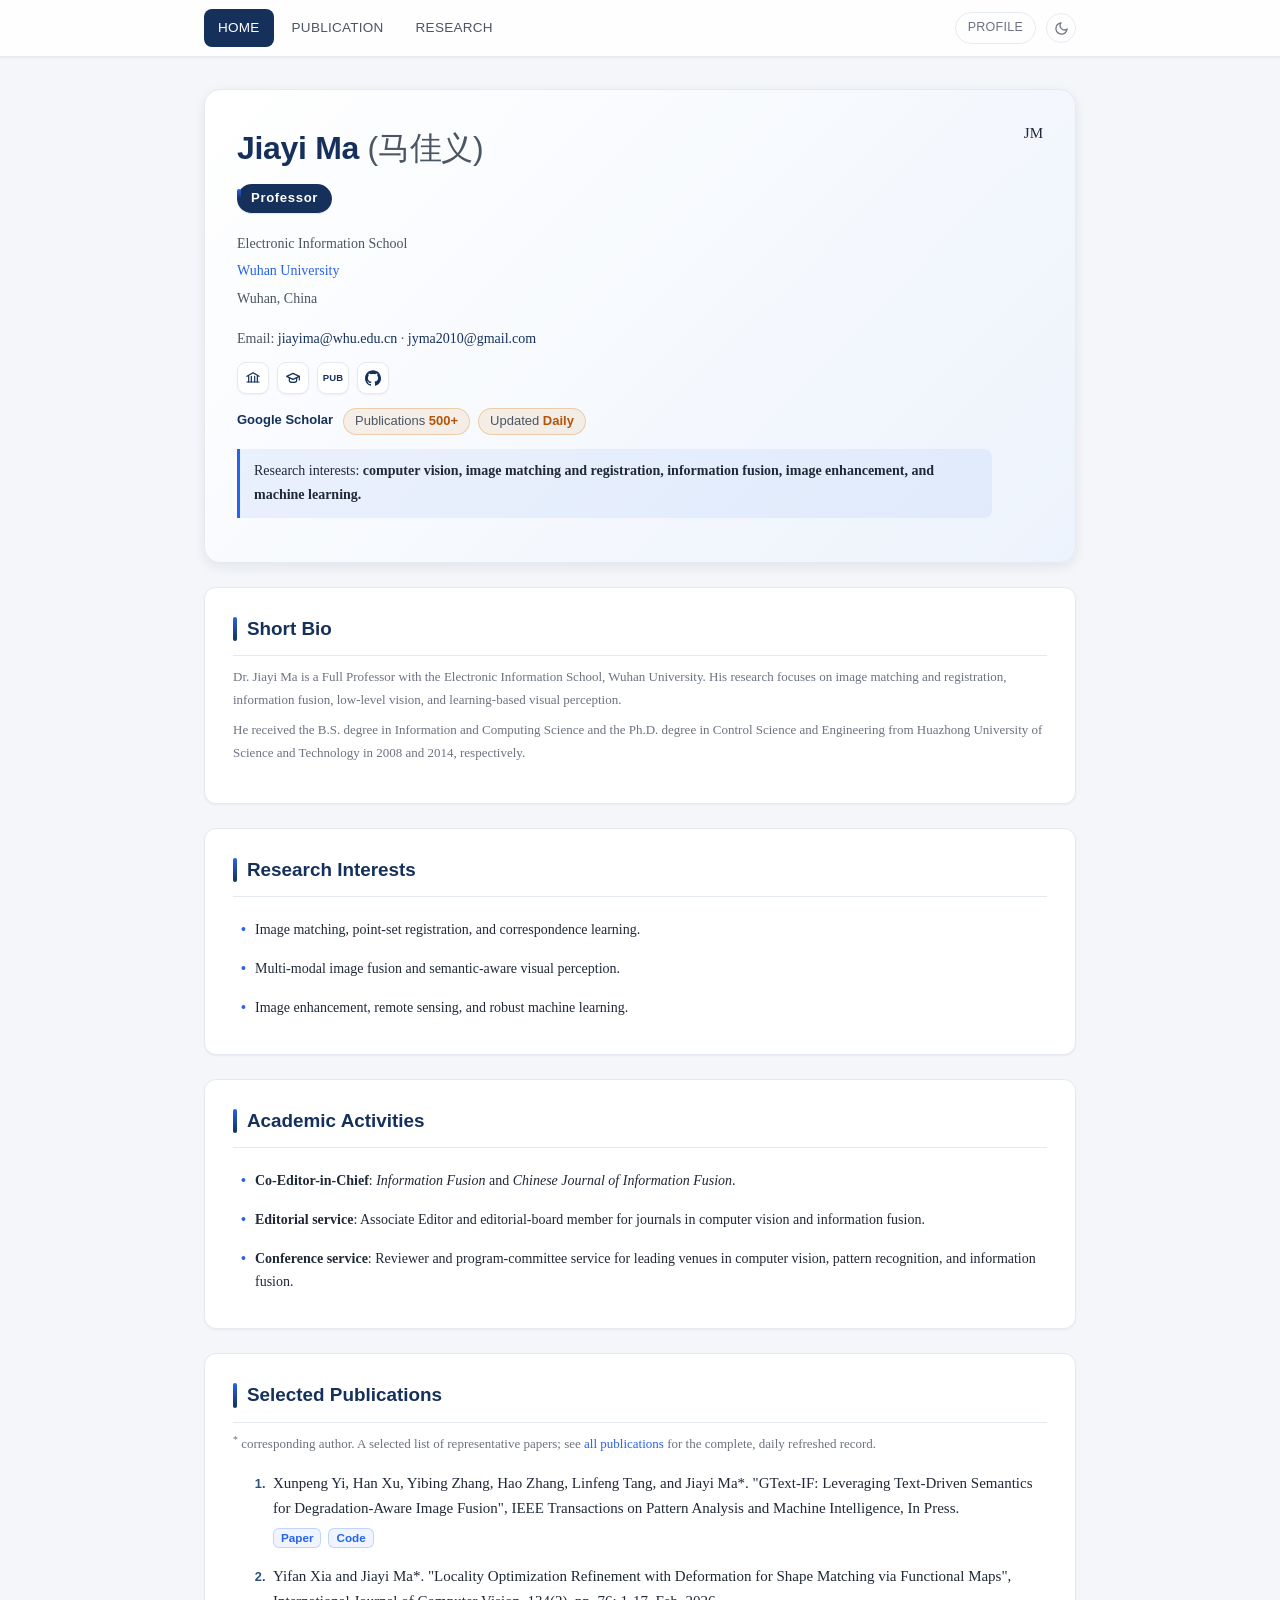
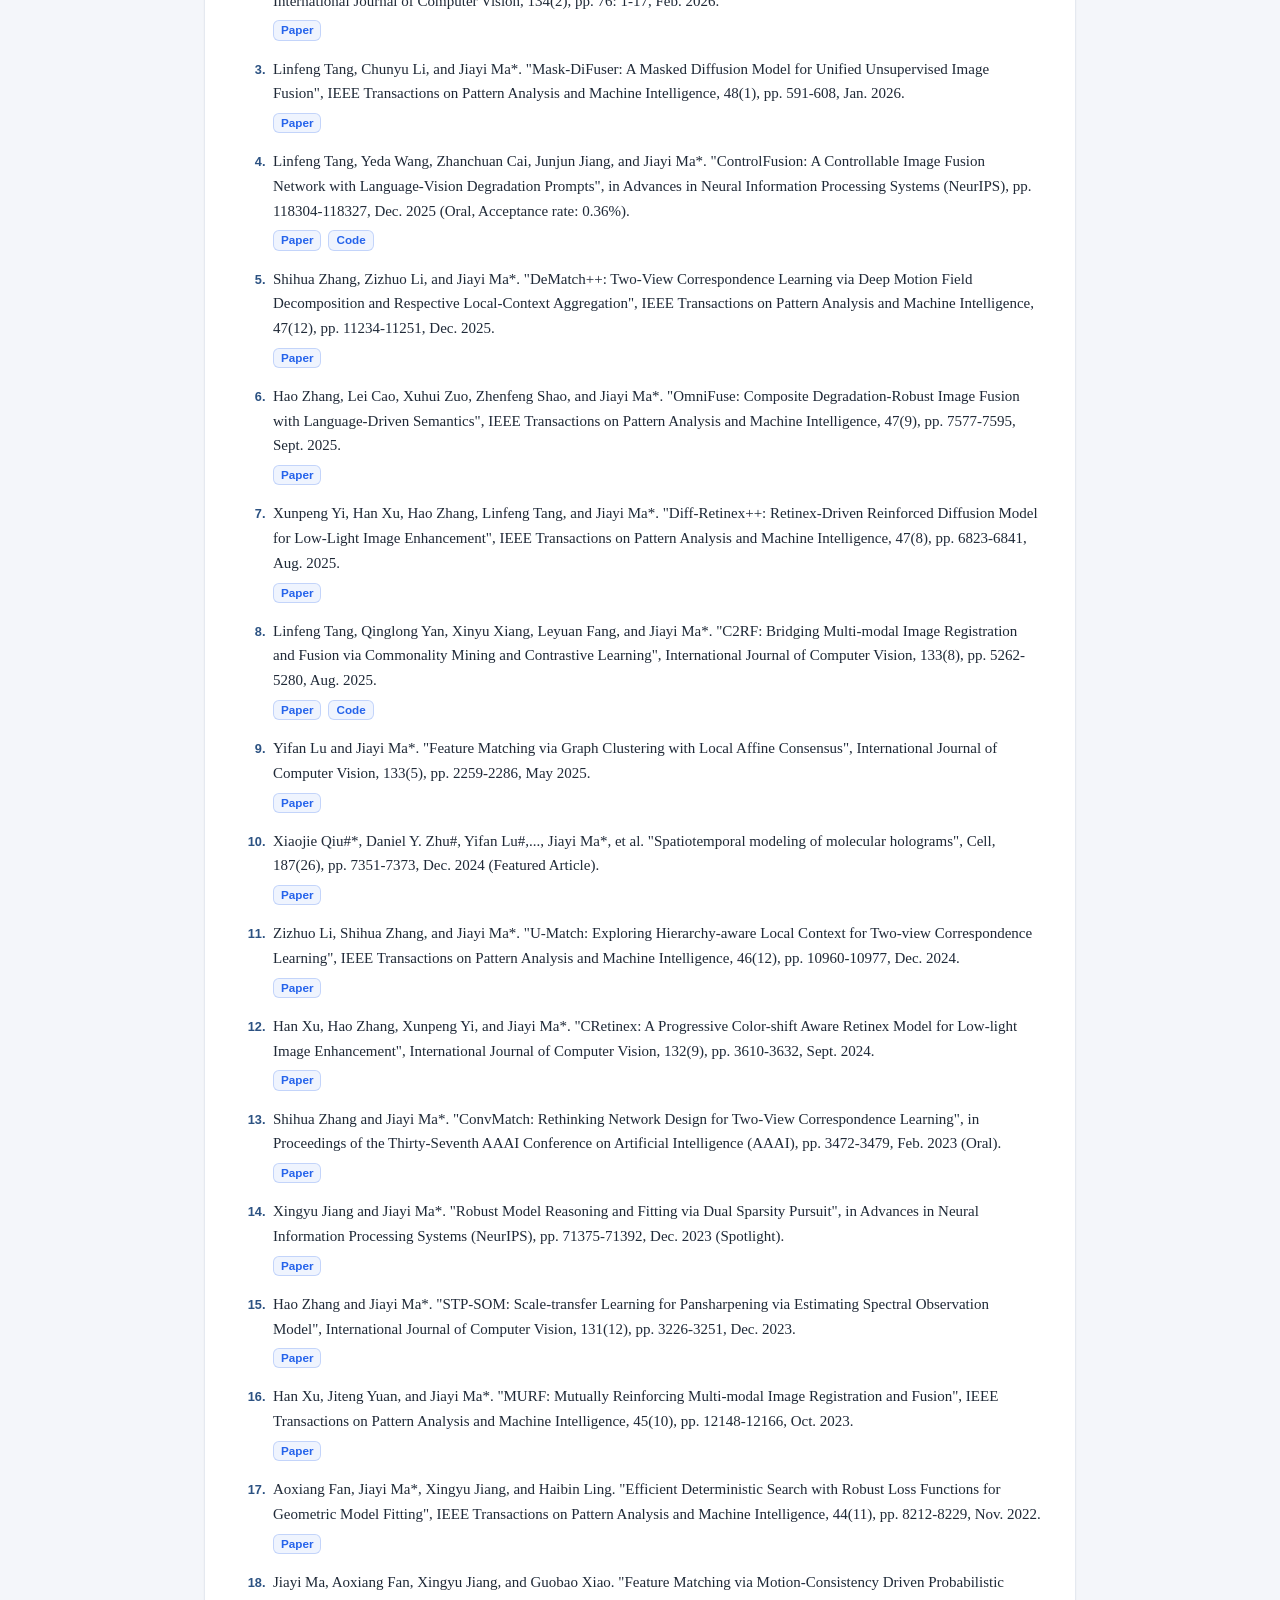
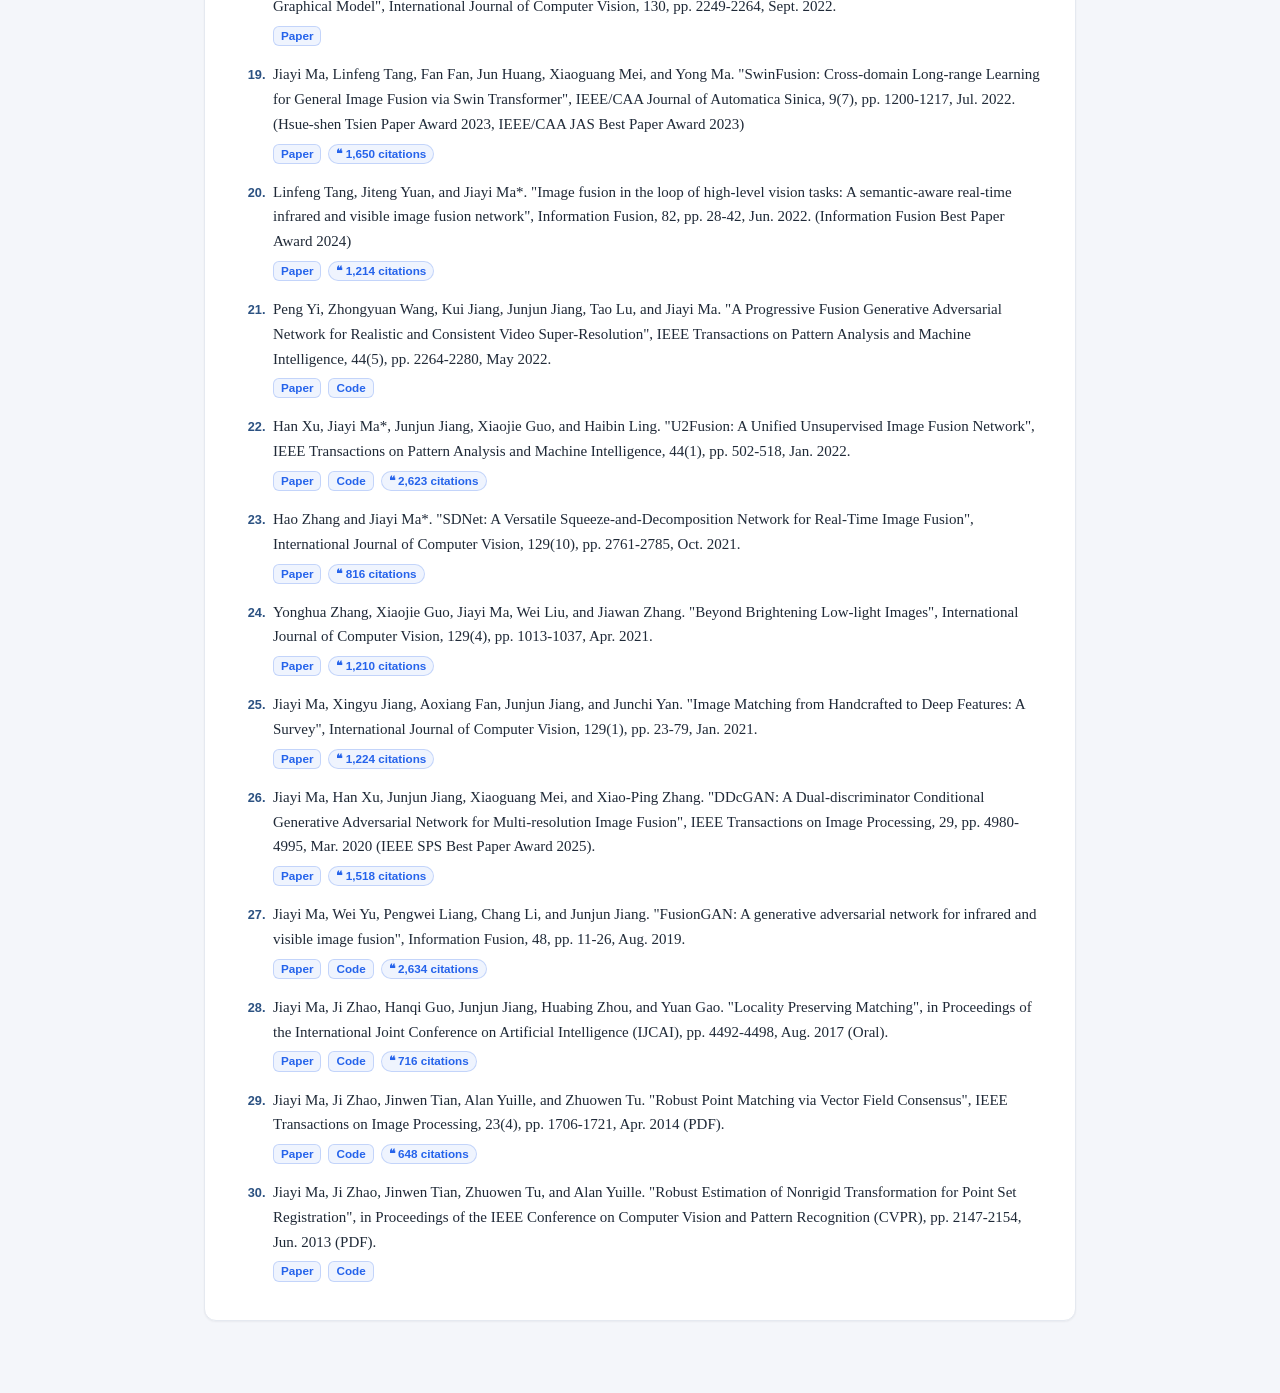
==== commit b96d569a: "Rebuild Jiayi Ma homepage in reference style" ====
--- a/index.htm
+++ b/index.htm
@@ -1,59 +1,101 @@
 <!doctype html>
 <html lang="en">
 <head>
+  <script>
+    (function () {
+      var theme = null;
+      try { theme = localStorage.getItem('theme'); } catch (e) {}
+      if (theme !== 'light' && theme !== 'dark') {
+        theme = window.matchMedia('(prefers-color-scheme: dark)').matches ? 'dark' : 'light';
+      }
+      document.documentElement.setAttribute('data-theme', theme);
+    })();
+  </script>
   <meta charset="utf-8">
   <meta name="viewport" content="width=device-width, initial-scale=1">
   <meta name="description" content="Jiayi Ma, Professor at Wuhan University. Research in computer vision, image matching, and information fusion.">
+  <meta name="keywords" content="Jiayi Ma, Wuhan University, computer vision, image registration, image fusion, image enhancement">
   <title>Jiayi Ma | Professor at Wuhan University</title>
+  <link rel="icon" type="image/png" href="res/logo.png">
   <link rel="stylesheet" href="res/mystyle.css">
+  <script src="res/site.js" defer></script>
   <script src="res/selected-publications.js" defer></script>
 </head>
 <body>
-  <nav class="topnav" aria-label="Main navigation">
+  <nav class="topnav" role="navigation" aria-label="Main navigation">
     <div class="container">
       <a class="active" href="index.htm" aria-current="page">HOME</a>
-      <a href="pubs.htm">PUBLICATIONS</a>
-      <a href="https://sites.google.com/site/jiayima2013/jiayi-ma-%E9%A9%AC%E4%BD%B3%E4%B9%89-professor" target="_blank" rel="noreferrer">PROFILE</a>
+      <a href="pubs.htm">PUBLICATION</a>
+      <a href="#research">RESEARCH</a>
+      <a class="lang" href="https://sites.google.com/site/jiayima2013/jiayi-ma-%E9%A9%AC%E4%BD%B3%E4%B9%89-professor" target="_blank" rel="noreferrer">PROFILE</a>
+      <button class="theme-toggle" type="button" aria-label="Toggle dark mode" title="Toggle dark mode">
+        <svg class="icon-moon" viewBox="0 0 24 24"><path d="M21 12.79A9 9 0 1 1 11.21 3 7 7 0 0 0 21 12.79z"/></svg>
+        <svg class="icon-sun" viewBox="0 0 24 24"><circle cx="12" cy="12" r="5"/><line x1="12" y1="1" x2="12" y2="3"/><line x1="12" y1="21" x2="12" y2="23"/><line x1="4.22" y1="4.22" x2="5.64" y2="5.64"/><line x1="18.36" y1="18.36" x2="19.78" y2="19.78"/><line x1="1" y1="12" x2="3" y2="12"/><line x1="21" y1="12" x2="23" y2="12"/></svg>
+      </button>
     </div>
   </nav>
-  <main class="container jiayi-home">
-    <section class="profile-section">
+
+  <main class="container jiayi-home" role="main">
+    <section class="profile-section" aria-labelledby="profile-heading">
       <div class="profile-content">
         <div class="profile-text">
-          <h1>Jiayi Ma <span lang="zh">马佳义</span></h1>
-          <h2>Professor · Wuhan University</h2>
-          <p class="affiliation">Electronic Information School, Wuhan University, Wuhan, China</p>
-          <p class="research-interests">Computer vision · Image matching and registration · Information fusion · Image enhancement · Machine learning</p>
-          <p class="contact">Email: <a href="mailto:jiayima@whu.edu.cn">jiayima@whu.edu.cn</a> · <a href="mailto:jyma2010@gmail.com">jyma2010@gmail.com</a></p>
-          <p class="contact-icons">
-            <a href="https://scholar.google.com/citations?user=73trMQkAAAAJ&amp;hl=en" target="_blank" rel="noreferrer" title="Google Scholar">GS</a>
-            <a href="pubs.htm" title="Publications">PUB</a>
-            <a href="https://github.com/jiayi-ma" target="_blank" rel="noreferrer" title="GitHub">GH</a>
-          </p>
+          <h1 id="profile-heading">Jiayi Ma <span lang="zh">(马佳义)</span></h1>
+          <h2>Professor</h2>
+          <div class="affiliation">
+            <p>Electronic Information School</p>
+            <p><a href="https://www.whu.edu.cn/" target="_blank" rel="noreferrer">Wuhan University</a></p>
+            <p>Wuhan, China</p>
+          </div>
+          <div class="contact">
+            <p>Email: <a href="mailto:jiayima@whu.edu.cn">jiayima@whu.edu.cn</a> &middot; <a href="mailto:jyma2010@gmail.com">jyma2010@gmail.com</a></p>
+            <p class="contact-icons">
+              <a href="https://sites.google.com/site/jiayima2013/jiayi-ma-%E9%A9%AC%E4%BD%B3%E4%B9%89-professor" target="_blank" rel="noreferrer" title="Faculty profile" aria-label="Faculty profile"><svg viewBox="0 0 24 24"><path d="M3 9.5 12 4l9 5.5"/><path d="M5.5 9.5V18M18.5 9.5V18M9.5 9.5V18M14.5 9.5V18"/><path d="M3 18h18"/></svg></a>
+              <a href="https://scholar.google.com/citations?user=73trMQkAAAAJ&amp;hl=en" target="_blank" rel="noreferrer" title="Google Scholar" aria-label="Google Scholar"><svg viewBox="0 0 24 24"><path d="M2.5 9.5 12 5l9.5 4.5L12 14z"/><path d="M6.5 11.7V16c0 1.4 2.5 2.6 5.5 2.6s5.5-1.2 5.5-2.6v-4.3"/><path d="M21.5 9.5V15"/></svg></a>
+              <a class="mono" href="pubs.htm" title="Publications" aria-label="Publications">PUB</a>
+              <a href="https://github.com/jiayi-ma" target="_blank" rel="noreferrer" title="GitHub" aria-label="GitHub"><svg class="fill" viewBox="0 0 24 24"><path d="M12 .297c-6.63 0-12 5.373-12 12 0 5.303 3.438 9.8 8.205 11.385.6.113.82-.258.82-.577 0-.285-.01-1.04-.015-2.04-3.338.724-4.042-1.61-4.042-1.61C4.422 18.07 3.633 17.7 3.633 17.7c-1.087-.744.084-.729.084-.729 1.205.084 1.838 1.236 1.838 1.236 1.07 1.835 2.809 1.305 3.495.998.108-.776.417-1.305.76-1.605-2.665-.3-5.466-1.332-5.466-5.93 0-1.31.465-2.38 1.235-3.22-.135-.303-.54-1.523.105-3.176 0 0 1.005-.322 3.3 1.23.96-.267 1.98-.399 3-.405 1.02.006 2.04.138 3 .405 2.28-1.552 3.285-1.23 3.285-1.23.645 1.653.24 2.873.12 3.176.765.84 1.23 1.91 1.23 3.22 0 4.61-2.805 5.625-5.475 5.92.42.36.81 1.096.81 2.22 0 1.606-.015 2.896-.015 3.286 0 .315.21.69.825.57C20.565 22.092 24 18 24 12.297c0-6.627-5.373-12-12-12"/></svg></a>
+            </p>
+          </div>
+          <div class="scholar-stats">
+            <a class="scholar-link" href="https://scholar.google.com/citations?user=73trMQkAAAAJ&amp;hl=en" target="_blank" rel="noreferrer">Google Scholar</a>
+            <span class="scholar-stat">Publications <strong id="publication-total">500+</strong></span>
+            <span class="scholar-stat">Updated <strong>Daily</strong></span>
+          </div>
+          <div class="research-interests">
+            <p>Research interests: <strong>computer vision, image matching and registration, information fusion, image enhancement, and machine learning.</strong></p>
+          </div>
         </div>
+        <div class="profile-image jm-profile-mark" aria-label="Jiayi Ma initials">JM</div>
       </div>
     </section>
-    <section>
-      <h2>Biography</h2>
-      <p>Dr. Jiayi Ma is a Full Professor with the Electronic Information School, Wuhan University. His research interests include image matching and registration, information fusion, low-level vision, and learning-based visual perception.</p>
+
+    <section aria-labelledby="bio-heading">
+      <h2 id="bio-heading"><strong>Short Bio</strong></h2>
+      <p>Dr. Jiayi Ma is a Full Professor with the Electronic Information School, Wuhan University. His research focuses on image matching and registration, information fusion, low-level vision, and learning-based visual perception.</p>
       <p>He received the B.S. degree in Information and Computing Science and the Ph.D. degree in Control Science and Engineering from Huazhong University of Science and Technology in 2008 and 2014, respectively.</p>
     </section>
-    <section>
-      <h2>Research</h2>
+
+    <section id="research" aria-labelledby="research-heading">
+      <h2 id="research-heading"><strong>Research Interests</strong></h2>
       <ul>
         <li>Image matching, point-set registration, and correspondence learning.</li>
         <li>Multi-modal image fusion and semantic-aware visual perception.</li>
         <li>Image enhancement, remote sensing, and robust machine learning.</li>
       </ul>
     </section>
-    <section>
-      <h2>Academic Service</h2>
-      <p>Co Editor-in-Chief of <em>Information Fusion</em> and <em>Chinese Journal of Information Fusion</em>; Associate Editor and editorial-board member of several journals in computer vision and information fusion.</p>
+
+    <section aria-labelledby="activities-heading">
+      <h2 id="activities-heading"><strong>Academic Activities</strong></h2>
+      <ul>
+        <li><p><strong>Co-Editor-in-Chief</strong>: <em>Information Fusion</em> and <em>Chinese Journal of Information Fusion</em>.</p></li>
+        <li><p><strong>Editorial service</strong>: Associate Editor and editorial-board member for journals in computer vision and information fusion.</p></li>
+        <li><p><strong>Conference service</strong>: Reviewer and program-committee service for leading venues in computer vision, pattern recognition, and information fusion.</p></li>
+      </ul>
     </section>
+
     <section class="selected-publications" aria-labelledby="selected-publications-heading">
-      <h2 id="selected-publications-heading">Selected Publications</h2>
-      <p class="profile-note">A selected list of representative papers. See <a href="pubs.htm">all publications</a> for the complete record.</p>
-      <ol id="selected-publications-list" aria-live="polite"><li>Loading selected publications…</li></ol>
+      <h2 id="selected-publications-heading"><strong>Selected Publications</strong></h2>
+      <p><sup>*</sup> corresponding author. A selected list of representative papers; see <a href="pubs.htm">all publications</a> for the complete, daily refreshed record.</p>
+      <ol id="selected-publications-list" aria-live="polite"><li>Loading selected publications...</li></ol>
     </section>
   </main>
 </body>
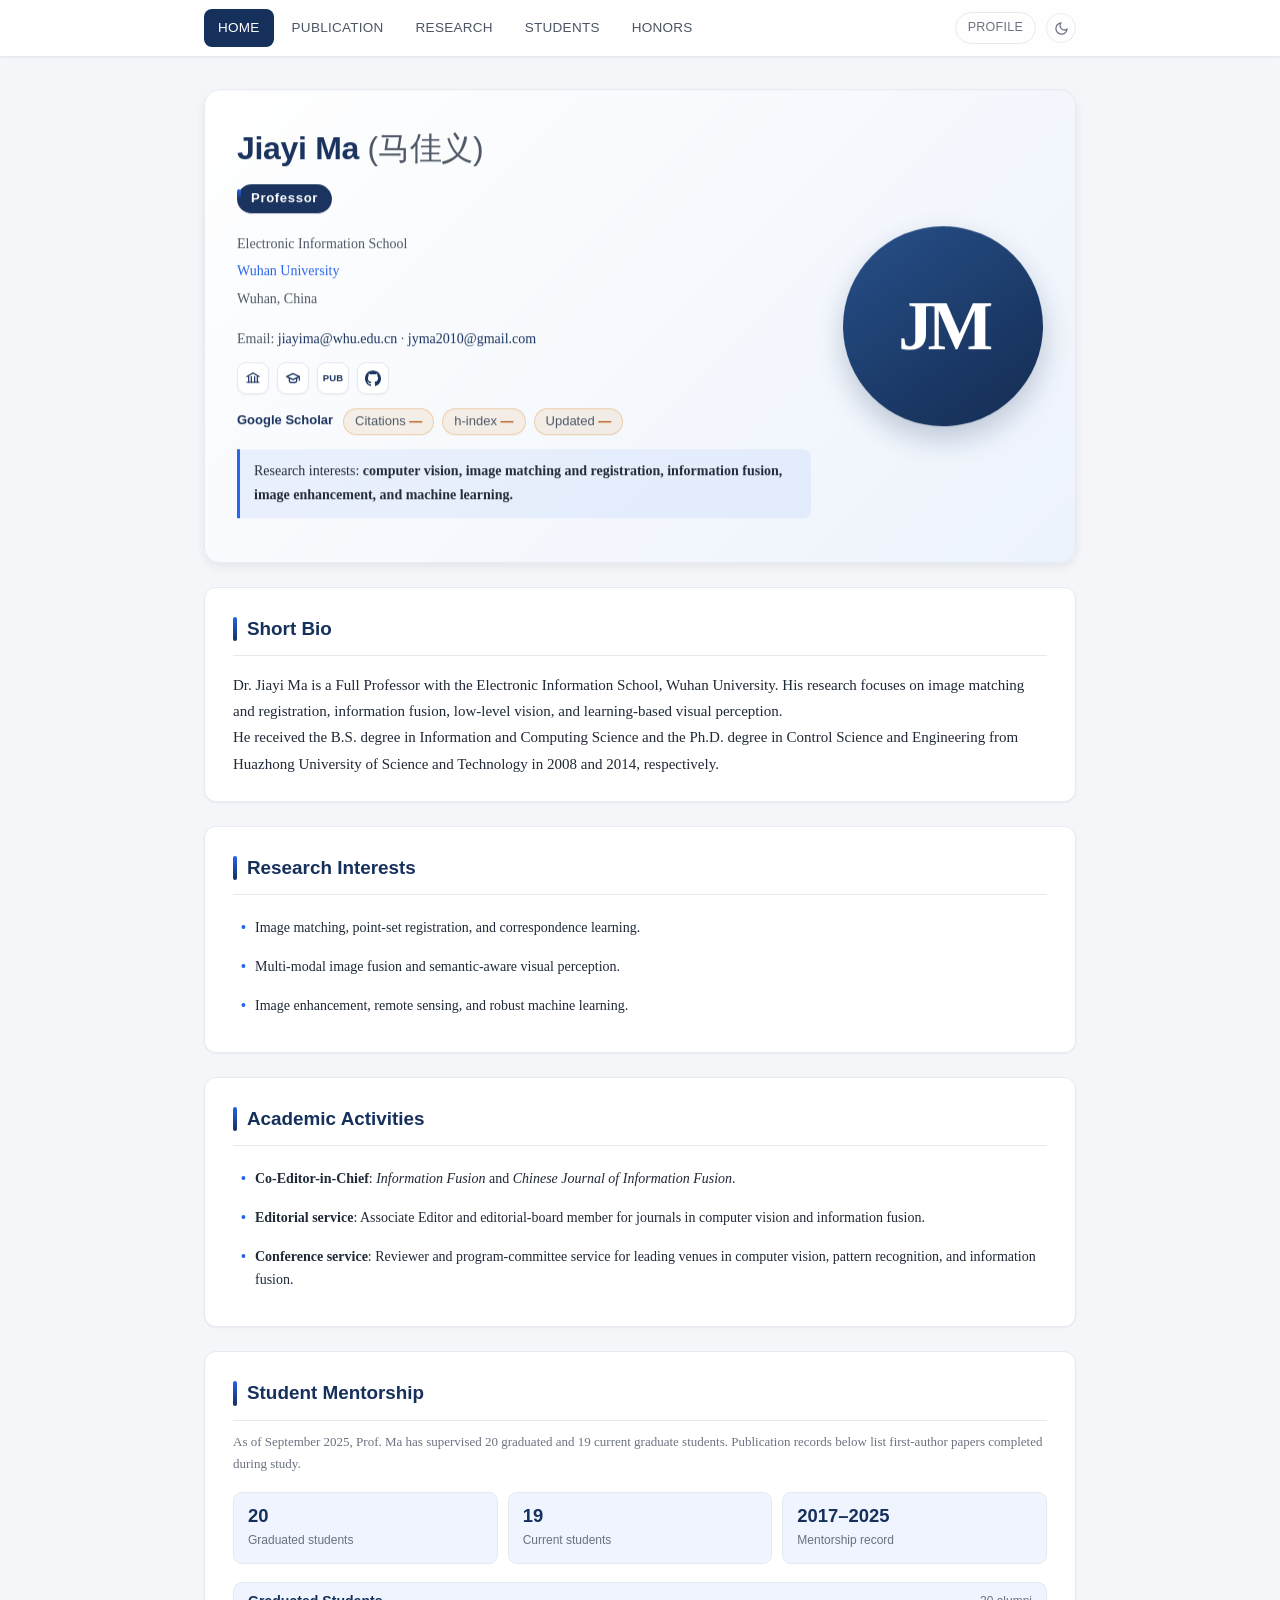
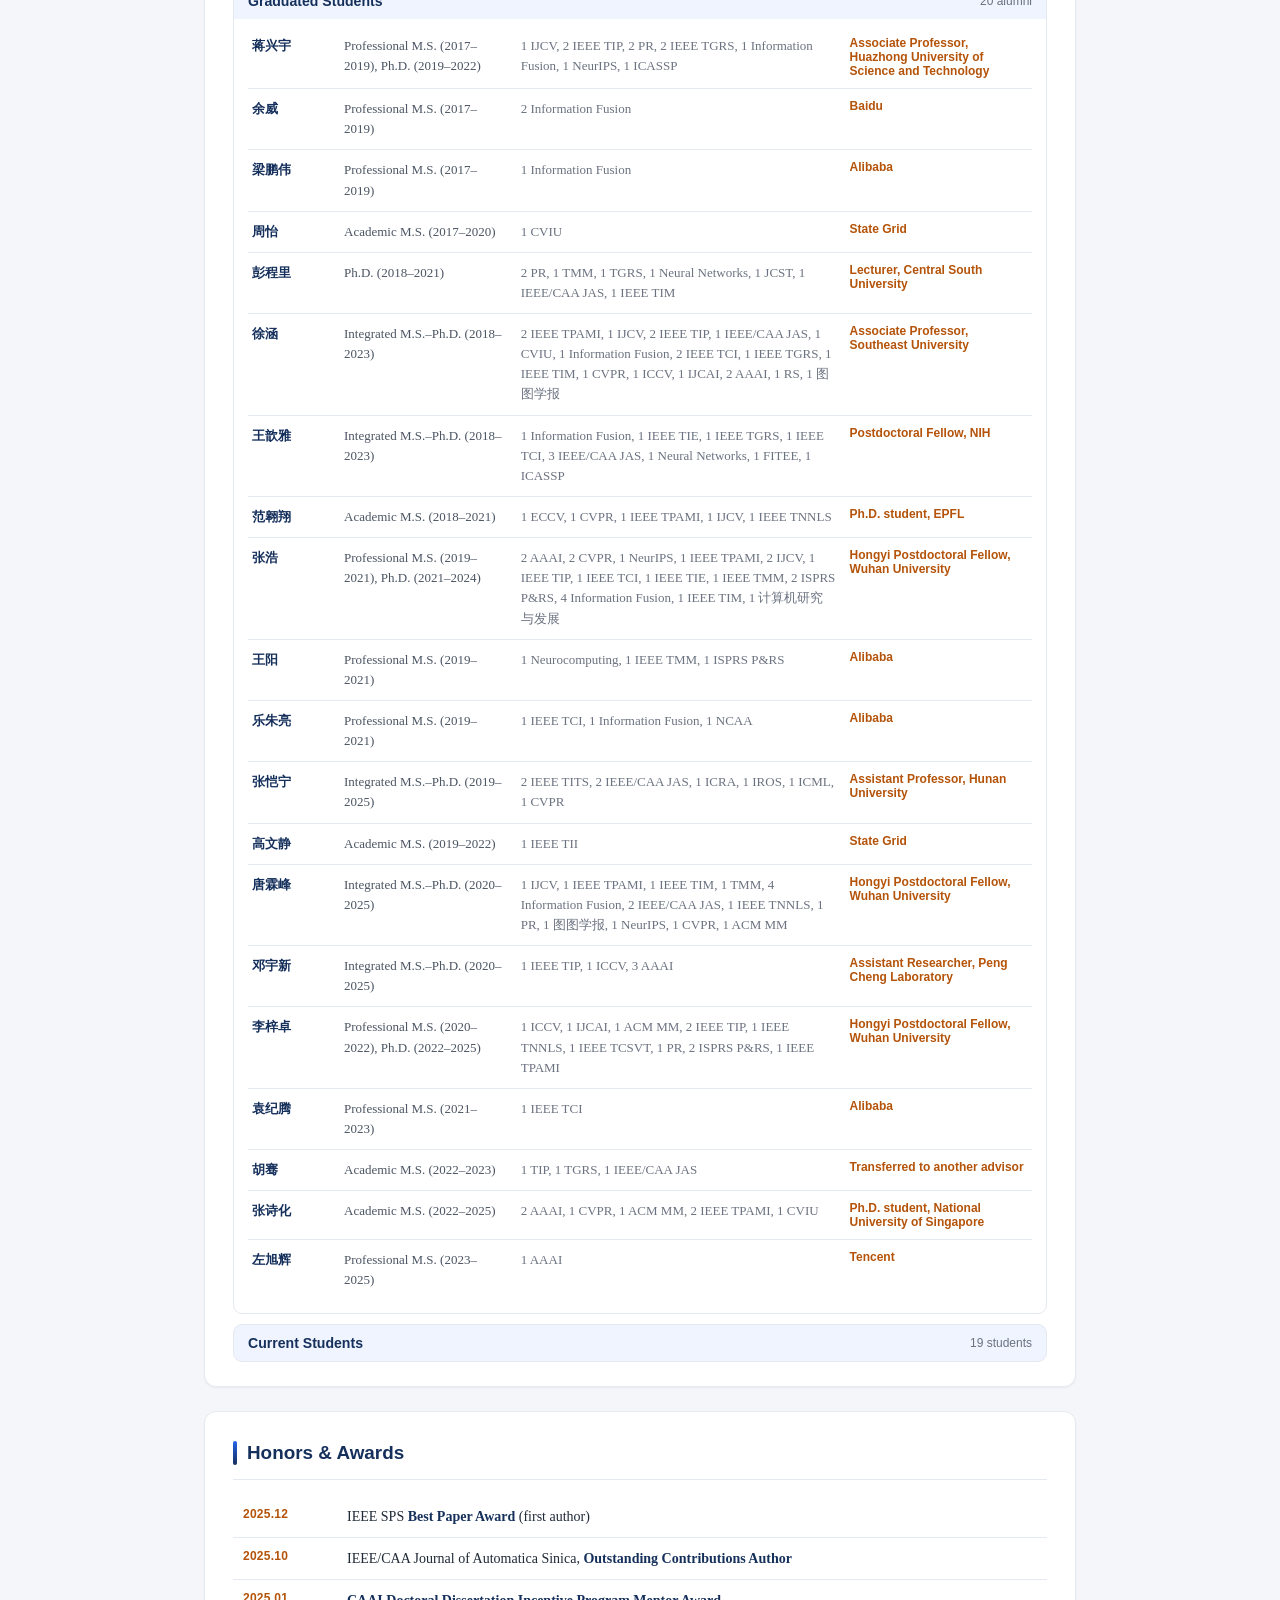
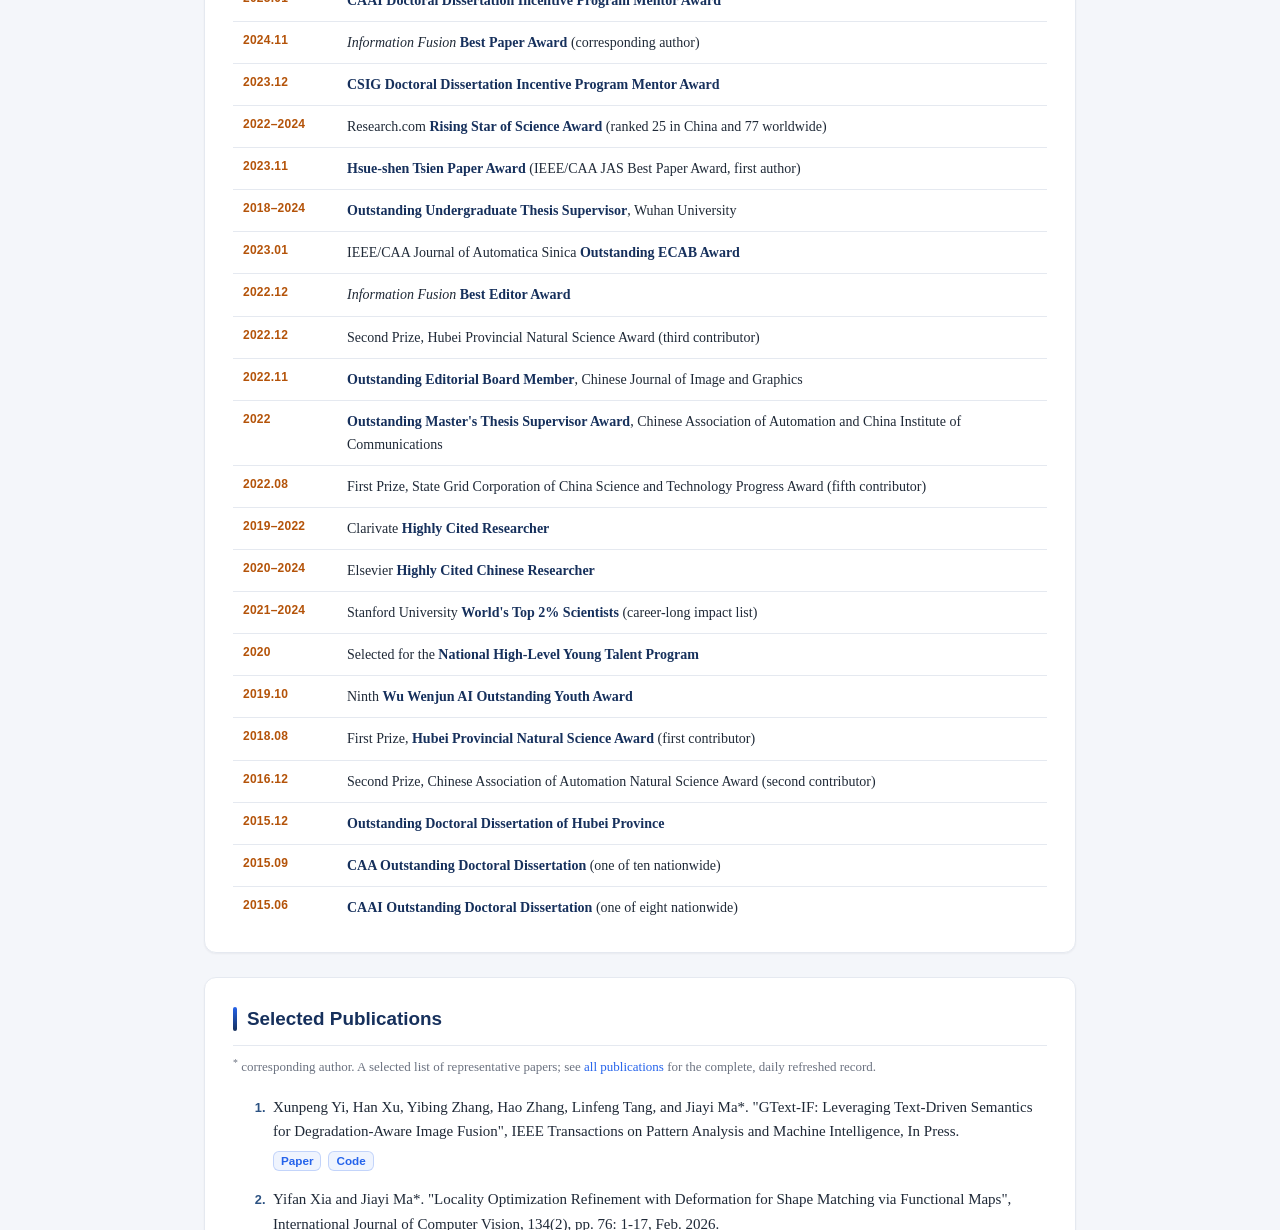
==== commit 6cce188a: "Add student honors and data sync" ====
--- a/index.htm
+++ b/index.htm
@@ -1,102 +1,12 @@
 <!doctype html>
 <html lang="en">
 <head>
-  <script>
-    (function () {
-      var theme = null;
-      try { theme = localStorage.getItem('theme'); } catch (e) {}
-      if (theme !== 'light' && theme !== 'dark') {
-        theme = window.matchMedia('(prefers-color-scheme: dark)').matches ? 'dark' : 'light';
-      }
-      document.documentElement.setAttribute('data-theme', theme);
-    })();
-  </script>
   <meta charset="utf-8">
-  <meta name="viewport" content="width=device-width, initial-scale=1">
-  <meta name="description" content="Jiayi Ma, Professor at Wuhan University. Research in computer vision, image matching, and information fusion.">
-  <meta name="keywords" content="Jiayi Ma, Wuhan University, computer vision, image registration, image fusion, image enhancement">
+  <meta http-equiv="refresh" content="0; url=index.html">
+  <link rel="canonical" href="index.html">
   <title>Jiayi Ma | Professor at Wuhan University</title>
-  <link rel="icon" type="image/png" href="res/logo.png">
-  <link rel="stylesheet" href="res/mystyle.css">
-  <script src="res/site.js" defer></script>
-  <script src="res/selected-publications.js" defer></script>
 </head>
 <body>
-  <nav class="topnav" role="navigation" aria-label="Main navigation">
-    <div class="container">
-      <a class="active" href="index.htm" aria-current="page">HOME</a>
-      <a href="pubs.htm">PUBLICATION</a>
-      <a href="#research">RESEARCH</a>
-      <a class="lang" href="https://sites.google.com/site/jiayima2013/jiayi-ma-%E9%A9%AC%E4%BD%B3%E4%B9%89-professor" target="_blank" rel="noreferrer">PROFILE</a>
-      <button class="theme-toggle" type="button" aria-label="Toggle dark mode" title="Toggle dark mode">
-        <svg class="icon-moon" viewBox="0 0 24 24"><path d="M21 12.79A9 9 0 1 1 11.21 3 7 7 0 0 0 21 12.79z"/></svg>
-        <svg class="icon-sun" viewBox="0 0 24 24"><circle cx="12" cy="12" r="5"/><line x1="12" y1="1" x2="12" y2="3"/><line x1="12" y1="21" x2="12" y2="23"/><line x1="4.22" y1="4.22" x2="5.64" y2="5.64"/><line x1="18.36" y1="18.36" x2="19.78" y2="19.78"/><line x1="1" y1="12" x2="3" y2="12"/><line x1="21" y1="12" x2="23" y2="12"/></svg>
-      </button>
-    </div>
-  </nav>
-
-  <main class="container jiayi-home" role="main">
-    <section class="profile-section" aria-labelledby="profile-heading">
-      <div class="profile-content">
-        <div class="profile-text">
-          <h1 id="profile-heading">Jiayi Ma <span lang="zh">(马佳义)</span></h1>
-          <h2>Professor</h2>
-          <div class="affiliation">
-            <p>Electronic Information School</p>
-            <p><a href="https://www.whu.edu.cn/" target="_blank" rel="noreferrer">Wuhan University</a></p>
-            <p>Wuhan, China</p>
-          </div>
-          <div class="contact">
-            <p>Email: <a href="mailto:jiayima@whu.edu.cn">jiayima@whu.edu.cn</a> &middot; <a href="mailto:jyma2010@gmail.com">jyma2010@gmail.com</a></p>
-            <p class="contact-icons">
-              <a href="https://sites.google.com/site/jiayima2013/jiayi-ma-%E9%A9%AC%E4%BD%B3%E4%B9%89-professor" target="_blank" rel="noreferrer" title="Faculty profile" aria-label="Faculty profile"><svg viewBox="0 0 24 24"><path d="M3 9.5 12 4l9 5.5"/><path d="M5.5 9.5V18M18.5 9.5V18M9.5 9.5V18M14.5 9.5V18"/><path d="M3 18h18"/></svg></a>
-              <a href="https://scholar.google.com/citations?user=73trMQkAAAAJ&amp;hl=en" target="_blank" rel="noreferrer" title="Google Scholar" aria-label="Google Scholar"><svg viewBox="0 0 24 24"><path d="M2.5 9.5 12 5l9.5 4.5L12 14z"/><path d="M6.5 11.7V16c0 1.4 2.5 2.6 5.5 2.6s5.5-1.2 5.5-2.6v-4.3"/><path d="M21.5 9.5V15"/></svg></a>
-              <a class="mono" href="pubs.htm" title="Publications" aria-label="Publications">PUB</a>
-              <a href="https://github.com/jiayi-ma" target="_blank" rel="noreferrer" title="GitHub" aria-label="GitHub"><svg class="fill" viewBox="0 0 24 24"><path d="M12 .297c-6.63 0-12 5.373-12 12 0 5.303 3.438 9.8 8.205 11.385.6.113.82-.258.82-.577 0-.285-.01-1.04-.015-2.04-3.338.724-4.042-1.61-4.042-1.61C4.422 18.07 3.633 17.7 3.633 17.7c-1.087-.744.084-.729.084-.729 1.205.084 1.838 1.236 1.838 1.236 1.07 1.835 2.809 1.305 3.495.998.108-.776.417-1.305.76-1.605-2.665-.3-5.466-1.332-5.466-5.93 0-1.31.465-2.38 1.235-3.22-.135-.303-.54-1.523.105-3.176 0 0 1.005-.322 3.3 1.23.96-.267 1.98-.399 3-.405 1.02.006 2.04.138 3 .405 2.28-1.552 3.285-1.23 3.285-1.23.645 1.653.24 2.873.12 3.176.765.84 1.23 1.91 1.23 3.22 0 4.61-2.805 5.625-5.475 5.92.42.36.81 1.096.81 2.22 0 1.606-.015 2.896-.015 3.286 0 .315.21.69.825.57C20.565 22.092 24 18 24 12.297c0-6.627-5.373-12-12-12"/></svg></a>
-            </p>
-          </div>
-          <div class="scholar-stats">
-            <a class="scholar-link" href="https://scholar.google.com/citations?user=73trMQkAAAAJ&amp;hl=en" target="_blank" rel="noreferrer">Google Scholar</a>
-            <span class="scholar-stat">Publications <strong id="publication-total">500+</strong></span>
-            <span class="scholar-stat">Updated <strong>Daily</strong></span>
-          </div>
-          <div class="research-interests">
-            <p>Research interests: <strong>computer vision, image matching and registration, information fusion, image enhancement, and machine learning.</strong></p>
-          </div>
-        </div>
-        <div class="profile-image jm-profile-mark" aria-label="Jiayi Ma initials">JM</div>
-      </div>
-    </section>
-
-    <section aria-labelledby="bio-heading">
-      <h2 id="bio-heading"><strong>Short Bio</strong></h2>
-      <p>Dr. Jiayi Ma is a Full Professor with the Electronic Information School, Wuhan University. His research focuses on image matching and registration, information fusion, low-level vision, and learning-based visual perception.</p>
-      <p>He received the B.S. degree in Information and Computing Science and the Ph.D. degree in Control Science and Engineering from Huazhong University of Science and Technology in 2008 and 2014, respectively.</p>
-    </section>
-
-    <section id="research" aria-labelledby="research-heading">
-      <h2 id="research-heading"><strong>Research Interests</strong></h2>
-      <ul>
-        <li>Image matching, point-set registration, and correspondence learning.</li>
-        <li>Multi-modal image fusion and semantic-aware visual perception.</li>
-        <li>Image enhancement, remote sensing, and robust machine learning.</li>
-      </ul>
-    </section>
-
-    <section aria-labelledby="activities-heading">
-      <h2 id="activities-heading"><strong>Academic Activities</strong></h2>
-      <ul>
-        <li><p><strong>Co-Editor-in-Chief</strong>: <em>Information Fusion</em> and <em>Chinese Journal of Information Fusion</em>.</p></li>
-        <li><p><strong>Editorial service</strong>: Associate Editor and editorial-board member for journals in computer vision and information fusion.</p></li>
-        <li><p><strong>Conference service</strong>: Reviewer and program-committee service for leading venues in computer vision, pattern recognition, and information fusion.</p></li>
-      </ul>
-    </section>
-
-    <section class="selected-publications" aria-labelledby="selected-publications-heading">
-      <h2 id="selected-publications-heading"><strong>Selected Publications</strong></h2>
-      <p><sup>*</sup> corresponding author. A selected list of representative papers; see <a href="pubs.htm">all publications</a> for the complete, daily refreshed record.</p>
-      <ol id="selected-publications-list" aria-live="polite"><li>Loading selected publications...</li></ol>
-    </section>
-  </main>
+  <p>This page has moved to <a href="index.html">the homepage</a>.</p>
 </body>
 </html>
